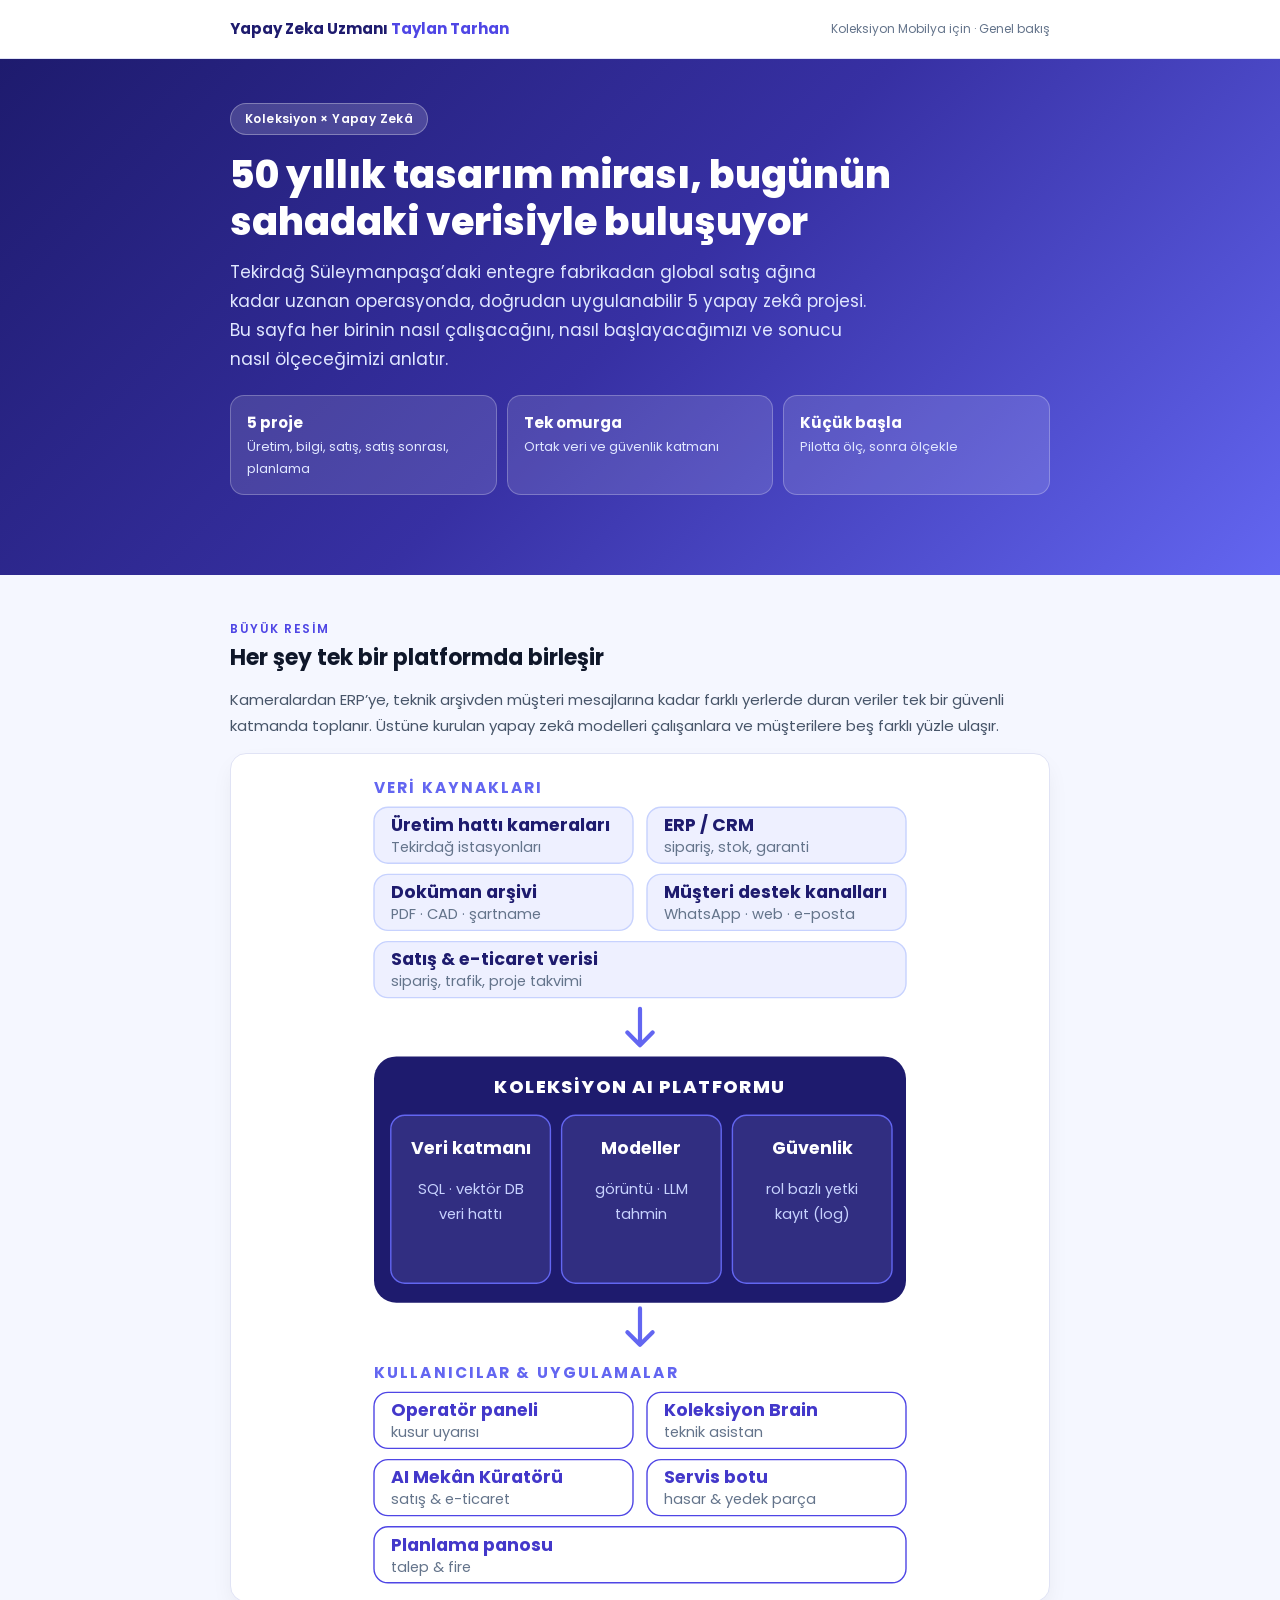
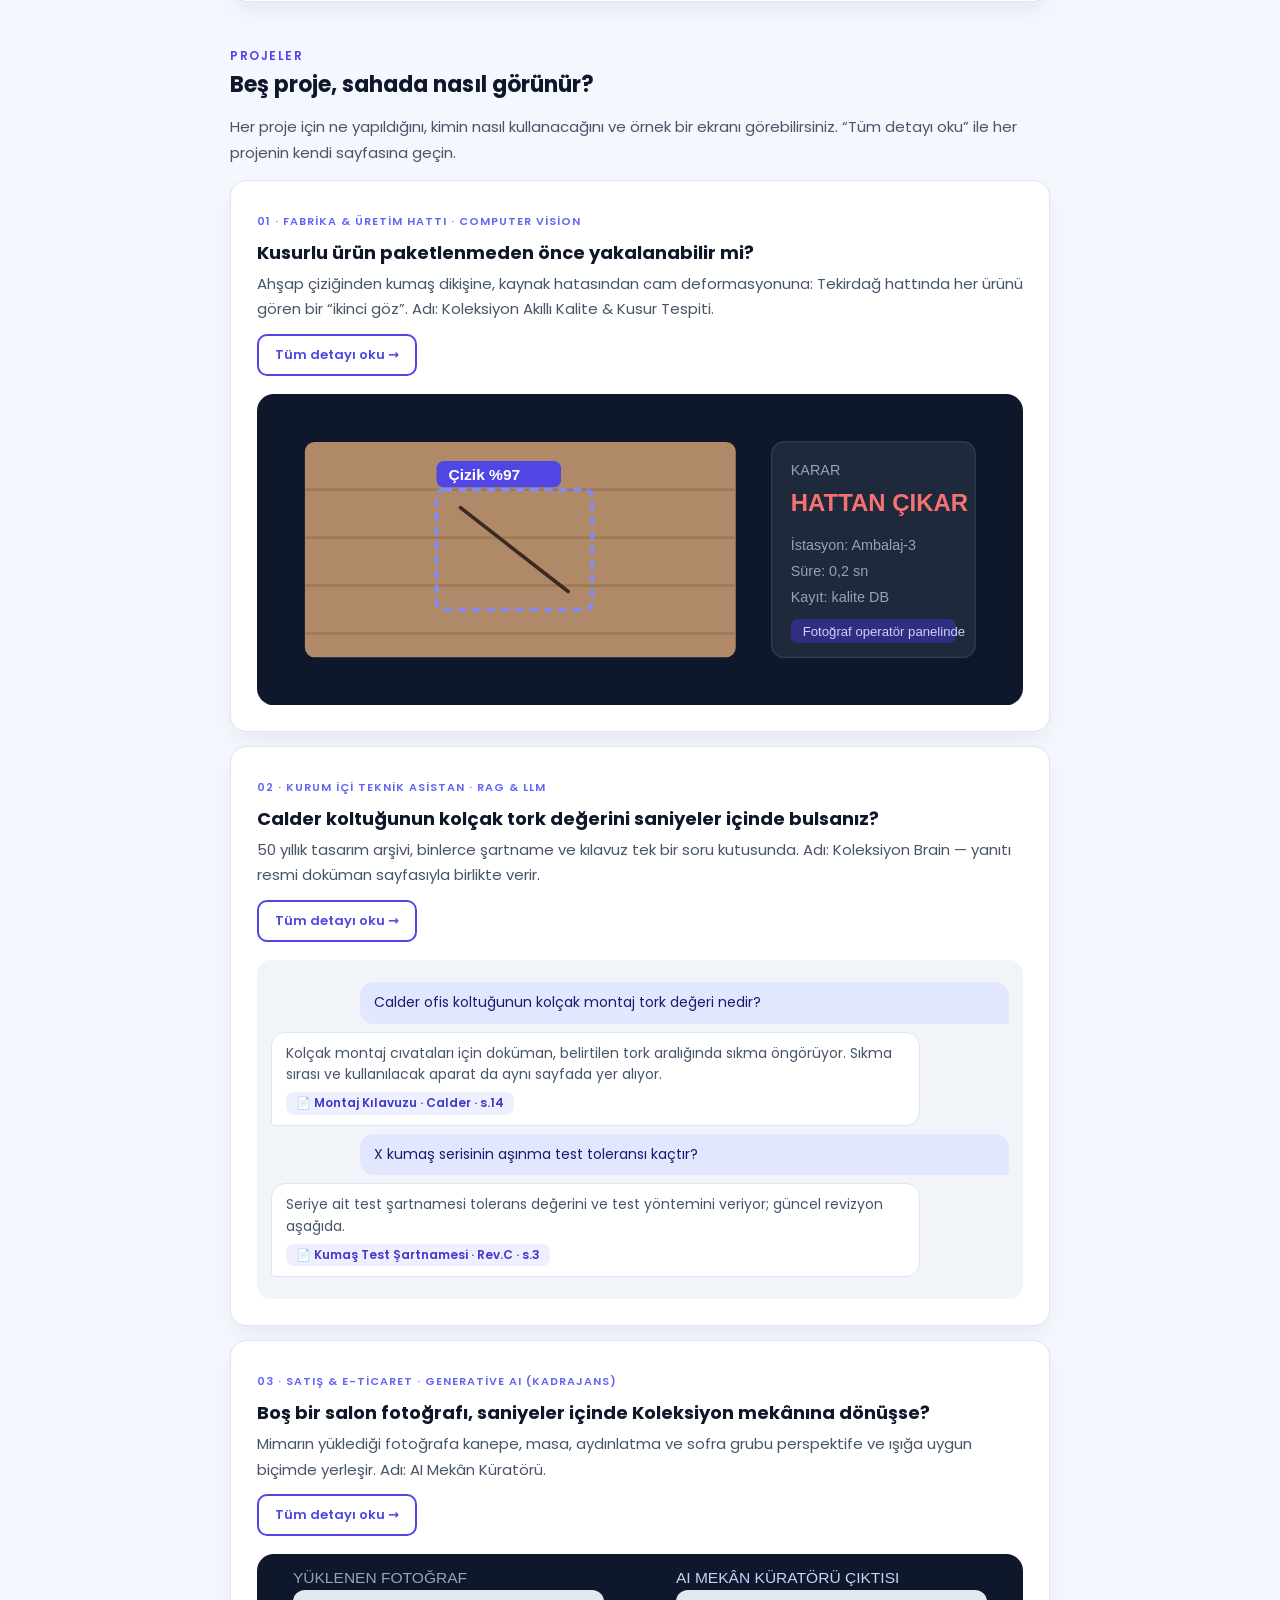
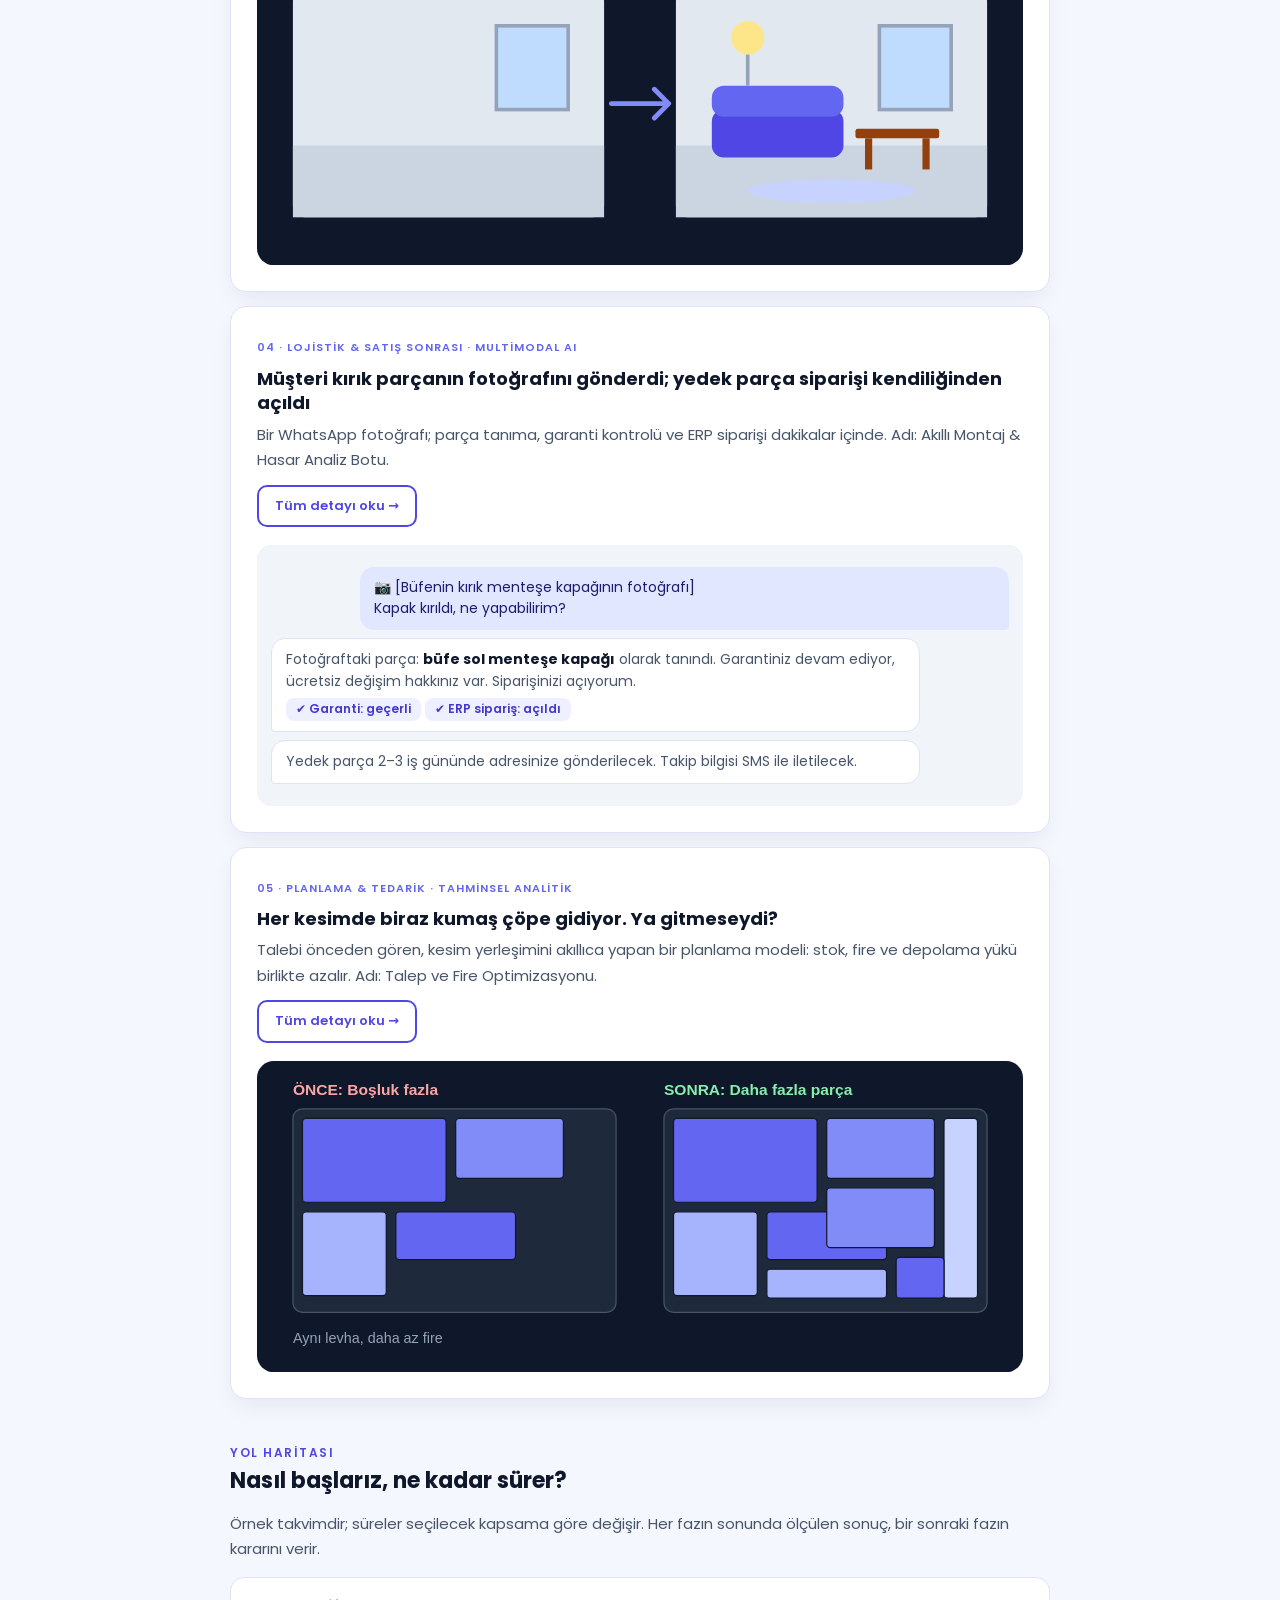
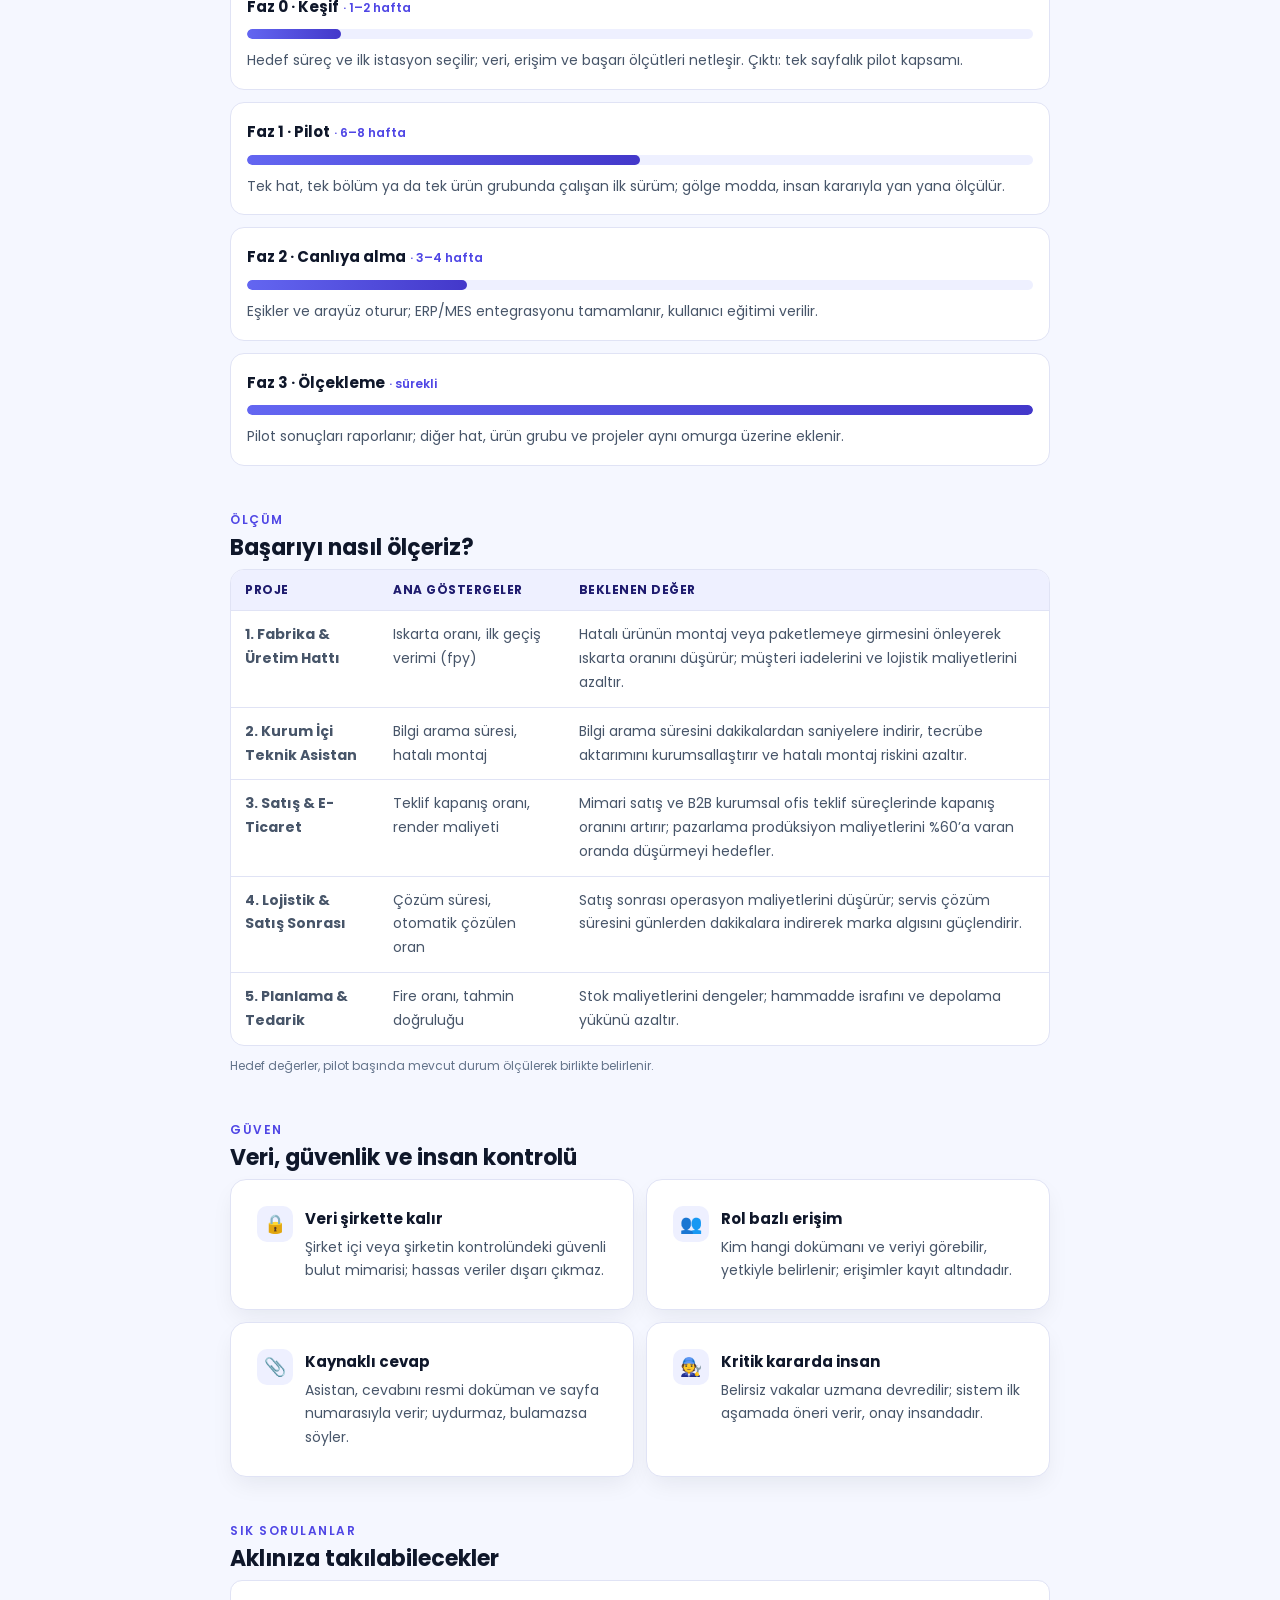
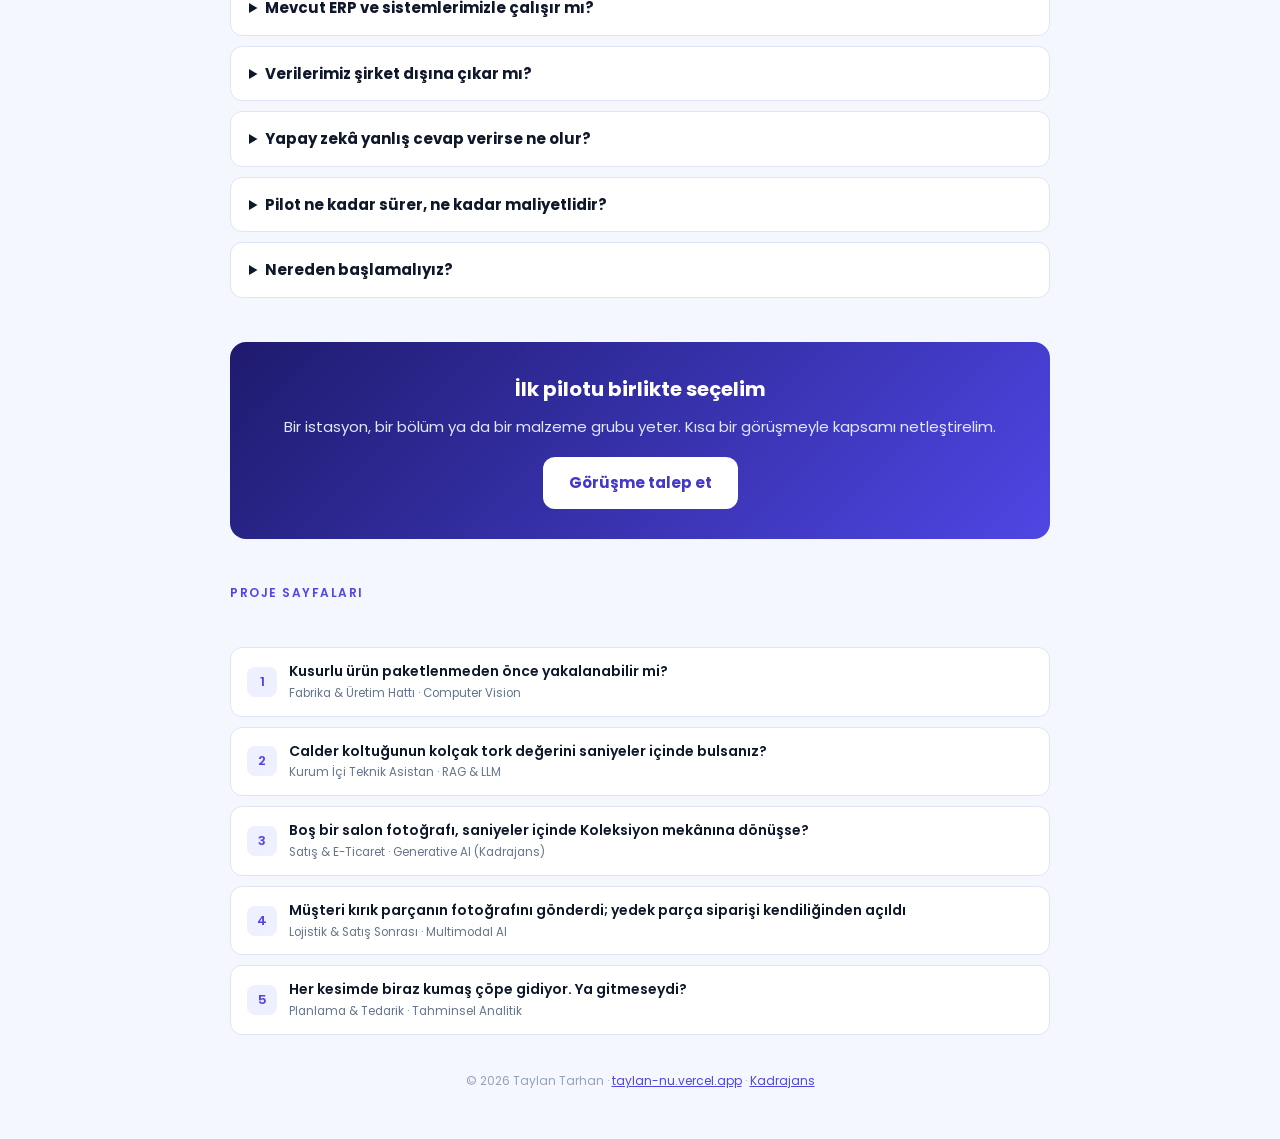
==== koleksiyon/index.html @ e2997f62 "Koleksiyon için yapay zekâ genel bakış ve 5 proje sayfasını ekle (/koleksiyon) Co-Authored-By: Claud" ====
<!DOCTYPE html>
<html lang="tr"><head><meta charset="utf-8"><meta name="viewport" content="width=device-width,initial-scale=1">
<title>Koleksiyon için Yapay Zekâ: Nasıl Çalışır? — Taylan Tarhan</title>
<meta name="description" content="Koleksiyon Mobilya’nın Tekirdağ fabrikası ve satış ağı için 5 somut yapay zekâ projesi: mimari, yol haritası, güvenlik ve ölçüm.">
<link href="https://fonts.googleapis.com/css2?family=Poppins:wght@400;500;600;700;800&display=swap" rel="stylesheet">
<style>
:root{--ink:#0f172a;--body:#475569;--brand:#4f46e5;--brand2:#4338ca;--navy:#1e1b6e;--soft:#eef0ff;--bg:#f5f7ff;--line:#e0e3f5}
*{box-sizing:border-box}html{-webkit-text-size-adjust:100%}
body{margin:0;background:var(--bg);color:var(--body);font-family:'Poppins',system-ui,-apple-system,'Segoe UI',Arial,sans-serif;font-size:15px;line-height:1.7}
a{color:var(--brand)}
.wrap{max-width:860px;margin:0 auto;padding:0 20px}
.top{background:#fff;border-bottom:1px solid var(--line)}
.top .wrap{display:flex;justify-content:space-between;align-items:center;padding:16px 20px;gap:12px;flex-wrap:wrap}
.brand{font-weight:700;color:var(--navy);font-size:15px}.brand span{color:var(--brand)}
.crumb{font-size:12px;color:#64748b}
.hero{background:linear-gradient(135deg,#1e1b6e 0%,#3730a3 50%,#6366f1 100%);color:#fff;padding:44px 0 80px}
.badge{display:inline-block;background:rgba(255,255,255,.16);border:1px solid rgba(255,255,255,.3);border-radius:999px;padding:5px 14px;font-size:12px;font-weight:600;letter-spacing:.4px}
.hero h1{margin:16px 0 12px;font-size:clamp(24px,5vw,38px);line-height:1.25;font-weight:800}
.hero p.lead{margin:0;font-size:clamp(15px,2.4vw,17px);color:#e0e7ff;max-width:640px}
.card{background:#fff;border:1px solid var(--line);border-radius:16px;box-shadow:0 10px 25px -5px rgba(15,23,42,.08);padding:26px}
.pull{margin-top:-52px}
h2{margin:44px 0 6px;font-size:22px;line-height:1.3;color:var(--ink)}
.eyebrow{font-size:12px;font-weight:600;letter-spacing:1.5px;color:var(--brand);text-transform:uppercase;margin:44px 0 0}
.eyebrow+h2{margin-top:4px}
.grid{display:grid;gap:14px}.g2{grid-template-columns:repeat(2,1fr)}.g3{grid-template-columns:repeat(3,1fr)}
@media(max-width:700px){.g2,.g3{grid-template-columns:1fr}.card{padding:20px}}
.step{display:flex;gap:14px;align-items:flex-start}
.num{flex:none;width:34px;height:34px;border-radius:10px;background:var(--brand);color:#fff;font-weight:700;display:flex;align-items:center;justify-content:center;font-size:14px}
.step b,.card b{color:var(--ink)}
.step p{margin:2px 0 0;font-size:14px}
.now{border-left:4px solid #94a3b8}.sol{border-left:4px solid var(--brand)}
.kpi{background:var(--soft);border-radius:14px;padding:16px}.kpi b{display:block;color:var(--brand2);font-size:15px}.kpi span{font-size:13px}
.chips{display:flex;flex-wrap:wrap;gap:8px}.chip{background:#fff;border:1px solid var(--line);border-radius:999px;padding:6px 14px;font-size:13px;font-weight:600;color:var(--brand2)}
.phase{position:relative;padding-left:20px;border-left:3px solid var(--line)}.phase+.phase{margin-top:18px}
.phase:before{content:"";position:absolute;left:-9px;top:4px;width:15px;height:15px;border-radius:50%;background:var(--brand);border:3px solid var(--bg)}
.phase b{display:block;color:var(--ink)}
.mock{background:#0f172a;color:#e2e8f0;border-radius:14px;padding:18px;font-size:13px}
.note{font-size:12px;color:#94a3b8;margin-top:10px}
.bub{border-radius:14px;padding:10px 14px;max-width:88%;font-size:14px;line-height:1.55;margin:8px 0}
.bu{background:#e0e7ff;color:#1e1b6e;margin-left:auto;border-bottom-right-radius:4px}
.bb{background:#fff;border:1px solid var(--line);color:var(--body);border-bottom-left-radius:4px}
.src{display:inline-block;margin-top:6px;background:var(--soft);color:var(--brand2);border-radius:8px;padding:2px 10px;font-size:12px;font-weight:600}
.chat{background:#f1f5f9;border-radius:14px;padding:14px}
.cta{background:linear-gradient(135deg,#1e1b6e,#4f46e5);color:#fff;border-radius:16px;padding:30px;text-align:center;margin-top:44px}
.cta h3{margin:0 0 8px;font-size:20px}.cta p{margin:0 0 18px;color:#e0e7ff}
.btn{display:inline-block;background:#fff;color:var(--brand2);font-weight:700;border-radius:12px;padding:13px 26px;text-decoration:none}
.nav{margin:44px 0 0;display:grid;gap:10px}
.nav a{display:flex;gap:12px;align-items:center;background:#fff;border:1px solid var(--line);border-radius:12px;padding:12px 16px;text-decoration:none;color:var(--ink);font-weight:600;font-size:14px}
.nav a small{display:block;font-weight:400;color:#64748b}
.nav .n{flex:none;width:30px;height:30px;border-radius:8px;background:var(--soft);color:var(--brand);display:flex;align-items:center;justify-content:center;font-size:13px}
footer{padding:36px 0 48px;font-size:12px;color:#94a3b8;text-align:center}
svg{max-width:100%;height:auto;display:block}

.arch{background:#fff;border:1px solid var(--line);border-radius:16px;padding:14px;box-shadow:0 10px 25px -5px rgba(15,23,42,.08)}
.arch svg{margin:0 auto;max-width:560px}
.pj{display:grid;gap:18px;grid-template-columns:1fr}
.pj .card{padding:20px}.pj h3{margin:8px 0 6px;font-size:18px;line-height:1.35;color:var(--ink)}
.pj .tg{font-size:11px;font-weight:600;letter-spacing:1px;color:#6366f1;text-transform:uppercase}
.more{display:inline-block;margin-top:12px;border:2px solid var(--brand);border-radius:10px;padding:8px 16px;font-weight:600;font-size:13px;text-decoration:none}
.tl{display:grid;gap:12px}
.tl .row{background:#fff;border:1px solid var(--line);border-radius:14px;padding:16px}
.tl .bar{height:10px;border-radius:99px;background:var(--soft);margin:10px 0 8px;overflow:hidden}.tl .bar i{display:block;height:100%;background:linear-gradient(90deg,#6366f1,#4338ca);border-radius:99px}
.tl .wk{font-size:12px;font-weight:600;color:var(--brand)}
table.m{width:100%;border-collapse:separate;border-spacing:0;background:#fff;border:1px solid var(--line);border-radius:14px;overflow:hidden;font-size:14px}
table.m th{background:var(--soft);color:var(--navy);text-align:left;padding:10px 14px;font-size:12px;letter-spacing:.5px;text-transform:uppercase}
table.m td{padding:12px 14px;border-top:1px solid var(--line);vertical-align:top}
@media(max-width:700px){table.m,table.m tbody,table.m tr,table.m td{display:block;width:100%}table.m thead{display:none}table.m tr{border-top:1px solid var(--line);padding:6px 0}table.m tr:first-child{border-top:0}table.m td{border-top:0;padding:4px 14px}}
details{background:#fff;border:1px solid var(--line);border-radius:12px;padding:14px 18px;margin-bottom:10px}
summary{cursor:pointer;font-weight:700;color:var(--ink)}details p{margin:10px 0 0}
.sec{display:grid;gap:12px;grid-template-columns:repeat(2,1fr)}@media(max-width:700px){.sec{grid-template-columns:1fr}}
.pr{display:flex;gap:12px;align-items:flex-start}.pr .ic{flex:none;width:36px;height:36px;border-radius:10px;background:var(--soft);display:flex;align-items:center;justify-content:center;font-size:18px}
.stat{display:grid;gap:10px;grid-template-columns:repeat(3,1fr);margin-top:22px}@media(max-width:700px){.stat{grid-template-columns:1fr}}
.stat div{background:rgba(255,255,255,.12);border:1px solid rgba(255,255,255,.25);border-radius:14px;padding:14px 16px;font-size:13px;color:#e0e7ff}.stat b{display:block;color:#fff;font-size:15px}
</style></head><body>
<div class="top"><div class="wrap"><div class="brand">Yapay Zeka Uzmanı <span>Taylan Tarhan</span></div><div class="crumb">Koleksiyon Mobilya için · Genel bakış</div></div></div>
<div class="hero"><div class="wrap"><span class="badge">Koleksiyon × Yapay Zekâ</span><h1>50 yıllık tasarım mirası, bugünün sahadaki verisiyle buluşuyor</h1><p class="lead">Tekirdağ Süleymanpaşa’daki entegre fabrikadan global satış ağına kadar uzanan operasyonda, doğrudan uygulanabilir 5 yapay zekâ projesi. Bu sayfa her birinin nasıl çalışacağını, nasıl başlayacağımızı ve sonucu nasıl ölçeceğimizi anlatır.</p>
<div class="stat"><div><b>5 proje</b>Üretim, bilgi, satış, satış sonrası, planlama</div><div><b>Tek omurga</b>Ortak veri ve güvenlik katmanı</div><div><b>Küçük başla</b>Pilotta ölç, sonra ölçekle</div></div></div></div>
<div class="wrap">
<div class="eyebrow">Büyük resim</div><h2>Her şey tek bir platformda birleşir</h2>
<p>Kameralardan ERP’ye, teknik arşivden müşteri mesajlarına kadar farklı yerlerde duran veriler tek bir güvenli katmanda toplanır. Üstüne kurulan yapay zekâ modelleri çalışanlara ve müşterilere beş farklı yüzle ulaşır.</p>
<div class="arch"><svg viewBox="0 0 400 585" role="img" aria-label="Koleksiyon yapay zekâ platformu mimarisi"><text x="10" y="18" font-size="11" font-weight="700" fill="#6366f1" letter-spacing="1.5" font-family="Poppins,Arial">VERİ KAYNAKLARI</text><rect x="10" y="28" width="185" height="40" rx="10" fill="#eef0ff" stroke="#c7d2fe"/><text x="22" y="45" font-size="12.5" font-weight="700" fill="#1e1b6e" font-family="Poppins,Arial">Üretim hattı kameraları</text><text x="22" y="60" font-size="10.5" fill="#64748b" font-family="Poppins,Arial">Tekirdağ istasyonları</text><rect x="205" y="28" width="185" height="40" rx="10" fill="#eef0ff" stroke="#c7d2fe"/><text x="217" y="45" font-size="12.5" font-weight="700" fill="#1e1b6e" font-family="Poppins,Arial">ERP / CRM</text><text x="217" y="60" font-size="10.5" fill="#64748b" font-family="Poppins,Arial">sipariş, stok, garanti</text><rect x="10" y="76" width="185" height="40" rx="10" fill="#eef0ff" stroke="#c7d2fe"/><text x="22" y="93" font-size="12.5" font-weight="700" fill="#1e1b6e" font-family="Poppins,Arial">Doküman arşivi</text><text x="22" y="108" font-size="10.5" fill="#64748b" font-family="Poppins,Arial">PDF · CAD · şartname</text><rect x="205" y="76" width="185" height="40" rx="10" fill="#eef0ff" stroke="#c7d2fe"/><text x="217" y="93" font-size="12.5" font-weight="700" fill="#1e1b6e" font-family="Poppins,Arial">Müşteri destek kanalları</text><text x="217" y="108" font-size="10.5" fill="#64748b" font-family="Poppins,Arial">WhatsApp · web · e-posta</text><rect x="10" y="124" width="380" height="40" rx="10" fill="#eef0ff" stroke="#c7d2fe"/><text x="22" y="141" font-size="12.5" font-weight="700" fill="#1e1b6e" font-family="Poppins,Arial">Satış & e-ticaret verisi</text><text x="22" y="156" font-size="10.5" fill="#64748b" font-family="Poppins,Arial">sipariş, trafik, proje takvimi</text><path d="M200 172v26m-9-9l9 9 9-9" stroke="#6366f1" stroke-width="3" fill="none" stroke-linecap="round" stroke-linejoin="round"/><rect x="10" y="206" width="380" height="176" rx="16" fill="#1e1b6e"/><text x="200" y="232" text-anchor="middle" font-size="13" font-weight="800" fill="#fff" letter-spacing="1" font-family="Poppins,Arial">KOLEKSİYON AI PLATFORMU</text><rect x="22" y="248" width="114" height="120" rx="10" fill="#312e81" stroke="#6366f1"/><text x="79" y="276" text-anchor="middle" font-size="12.5" font-weight="700" fill="#fff" font-family="Poppins,Arial">Veri katmanı</text><text x="79" y="304" text-anchor="middle" font-size="10.5" fill="#c7d2fe" font-family="Poppins,Arial">SQL · vektör DB</text><text x="79" y="322" text-anchor="middle" font-size="10.5" fill="#c7d2fe" font-family="Poppins,Arial">veri hattı</text><rect x="144" y="248" width="114" height="120" rx="10" fill="#312e81" stroke="#6366f1"/><text x="201" y="276" text-anchor="middle" font-size="12.5" font-weight="700" fill="#fff" font-family="Poppins,Arial">Modeller</text><text x="201" y="304" text-anchor="middle" font-size="10.5" fill="#c7d2fe" font-family="Poppins,Arial">görüntü · LLM</text><text x="201" y="322" text-anchor="middle" font-size="10.5" fill="#c7d2fe" font-family="Poppins,Arial">tahmin</text><rect x="266" y="248" width="114" height="120" rx="10" fill="#312e81" stroke="#6366f1"/><text x="323" y="276" text-anchor="middle" font-size="12.5" font-weight="700" fill="#fff" font-family="Poppins,Arial">Güvenlik</text><text x="323" y="304" text-anchor="middle" font-size="10.5" fill="#c7d2fe" font-family="Poppins,Arial">rol bazlı yetki</text><text x="323" y="322" text-anchor="middle" font-size="10.5" fill="#c7d2fe" font-family="Poppins,Arial">kayıt (log)</text><path d="M200 386v26m-9-9l9 9 9-9" stroke="#6366f1" stroke-width="3" fill="none" stroke-linecap="round" stroke-linejoin="round"/><text x="10" y="436" font-size="11" font-weight="700" fill="#6366f1" letter-spacing="1.5" font-family="Poppins,Arial">KULLANICILAR &amp; UYGULAMALAR</text><rect x="10" y="446" width="185" height="40" rx="10" fill="#ffffff" stroke="#4f46e5"/><text x="22" y="463" font-size="12.5" font-weight="700" fill="#4338ca" font-family="Poppins,Arial">Operatör paneli</text><text x="22" y="478" font-size="10.5" fill="#64748b" font-family="Poppins,Arial">kusur uyarısı</text><rect x="205" y="446" width="185" height="40" rx="10" fill="#ffffff" stroke="#4f46e5"/><text x="217" y="463" font-size="12.5" font-weight="700" fill="#4338ca" font-family="Poppins,Arial">Koleksiyon Brain</text><text x="217" y="478" font-size="10.5" fill="#64748b" font-family="Poppins,Arial">teknik asistan</text><rect x="10" y="494" width="185" height="40" rx="10" fill="#ffffff" stroke="#4f46e5"/><text x="22" y="511" font-size="12.5" font-weight="700" fill="#4338ca" font-family="Poppins,Arial">AI Mekân Küratörü</text><text x="22" y="526" font-size="10.5" fill="#64748b" font-family="Poppins,Arial">satış & e-ticaret</text><rect x="205" y="494" width="185" height="40" rx="10" fill="#ffffff" stroke="#4f46e5"/><text x="217" y="511" font-size="12.5" font-weight="700" fill="#4338ca" font-family="Poppins,Arial">Servis botu</text><text x="217" y="526" font-size="10.5" fill="#64748b" font-family="Poppins,Arial">hasar & yedek parça</text><rect x="10" y="542" width="380" height="40" rx="10" fill="#ffffff" stroke="#4f46e5"/><text x="22" y="559" font-size="12.5" font-weight="700" fill="#4338ca" font-family="Poppins,Arial">Planlama panosu</text><text x="22" y="574" font-size="10.5" fill="#64748b" font-family="Poppins,Arial">talep & fire</text></svg></div>
<div class="eyebrow">Projeler</div><h2>Beş proje, sahada nasıl görünür?</h2>
<p>Her proje için ne yapıldığını, kimin nasıl kullanacağını ve örnek bir ekranı görebilirsiniz. “Tüm detayı oku” ile her projenin kendi sayfasına geçin.</p>
<div class="grid" style="margin-top:14px"><div class="card pjc"><div class="pj"><div><span class="tg">01 · Fabrika &amp; Üretim Hattı · Computer Vision</span><h3>Kusurlu ürün paketlenmeden önce yakalanabilir mi?</h3><p style="margin:0">Ahşap çiziğinden kumaş dikişine, kaynak hatasından cam deformasyonuna: Tekirdağ hattında her ürünü gören bir “ikinci göz”. Adı: Koleksiyon Akıllı Kalite &amp; Kusur Tespiti.</p><a class="more" href="kalite-kusur-tespiti.html">Tüm detayı oku →</a></div><div><svg viewBox="0 0 640 260" role="img" aria-label="Ahşap panelde kusur tespiti şeması"><rect width="640" height="260" rx="14" fill="#0f172a"/>
<rect x="40" y="40" width="360" height="180" rx="8" fill="#b08968"/><g stroke="#946c4e" stroke-width="2" opacity=".6"><path d="M40 80h360M40 120h360M40 160h360M40 200h360"/></g>
<path d="M170 95l90 70" stroke="#3b2a1d" stroke-width="3" stroke-linecap="round"/><rect x="150" y="80" width="130" height="100" rx="6" fill="none" stroke="#818cf8" stroke-width="3" stroke-dasharray="7 5"/>
<rect x="150" y="56" width="104" height="22" rx="6" fill="#4f46e5"/><text x="160" y="72" fill="#fff" font-size="13" font-family="Arial" font-weight="700">Çizik %97</text>
<rect x="430" y="40" width="170" height="180" rx="10" fill="#1e293b" stroke="#334155"/>
<text x="446" y="68" fill="#94a3b8" font-size="12" font-family="Arial">KARAR</text><text x="446" y="98" fill="#f87171" font-size="20" font-family="Arial" font-weight="700">HATTAN ÇIKAR</text>
<text x="446" y="130" fill="#94a3b8" font-size="12" font-family="Arial">İstasyon: Ambalaj-3</text><text x="446" y="152" fill="#94a3b8" font-size="12" font-family="Arial">Süre: 0,2 sn</text><text x="446" y="174" fill="#94a3b8" font-size="12" font-family="Arial">Kayıt: kalite DB</text>
<rect x="446" y="188" width="138" height="20" rx="6" fill="#312e81"/><text x="456" y="202" fill="#c7d2fe" font-size="11" font-family="Arial">Fotoğraf operatör panelinde</text></svg></div></div></div><div class="card pjc"><div class="pj"><div><span class="tg">02 · Kurum İçi Teknik Asistan · RAG &amp; LLM</span><h3>Calder koltuğunun kolçak tork değerini saniyeler içinde bulsanız?</h3><p style="margin:0">50 yıllık tasarım arşivi, binlerce şartname ve kılavuz tek bir soru kutusunda. Adı: Koleksiyon Brain — yanıtı resmi doküman sayfasıyla birlikte verir.</p><a class="more" href="koleksiyon-brain.html">Tüm detayı oku →</a></div><div><div class="chat"><div class="bub bu">Calder ofis koltuğunun kolçak montaj tork değeri nedir?</div>
<div class="bub bb">Kolçak montaj cıvataları için doküman, belirtilen tork aralığında sıkma öngörüyor. Sıkma sırası ve kullanılacak aparat da aynı sayfada yer alıyor.<br><span class="src">📄 Montaj Kılavuzu · Calder · s.14</span></div>
<div class="bub bu">X kumaş serisinin aşınma test toleransı kaçtır?</div>
<div class="bub bb">Seriye ait test şartnamesi tolerans değerini ve test yöntemini veriyor; güncel revizyon aşağıda.<br><span class="src">📄 Kumaş Test Şartnamesi · Rev.C · s.3</span></div></div></div></div></div><div class="card pjc"><div class="pj"><div><span class="tg">03 · Satış &amp; E-Ticaret · Generative AI (Kadrajans)</span><h3>Boş bir salon fotoğrafı, saniyeler içinde Koleksiyon mekânına dönüşse?</h3><p style="margin:0">Mimarın yüklediği fotoğrafa kanepe, masa, aydınlatma ve sofra grubu perspektife ve ışığa uygun biçimde yerleşir. Adı: AI Mekân Küratörü.</p><a class="more" href="ai-mekan-kuratoru.html">Tüm detayı oku →</a></div><div><svg viewBox="0 0 640 260" role="img" aria-label="Boş oda ve mobilyalı oda şeması"><rect width="640" height="260" rx="14" fill="#0f172a"/><g transform="translate(30,30)"><rect width="260" height="190" rx="10" fill="#e2e8f0"/><rect y="130" width="260" height="60" rx="0" fill="#cbd5e1"/><rect x="170" y="30" width="60" height="70" fill="#bfdbfe" stroke="#94a3b8" stroke-width="3"/></g><g transform="translate(350,30)"><rect width="260" height="190" rx="10" fill="#e2e8f0"/><rect y="130" width="260" height="60" rx="0" fill="#cbd5e1"/><rect x="170" y="30" width="60" height="70" fill="#bfdbfe" stroke="#94a3b8" stroke-width="3"/><rect x="30" y="100" width="110" height="40" rx="10" fill="#4f46e5"/><rect x="30" y="80" width="110" height="26" rx="10" fill="#6366f1"/><rect x="150" y="116" width="70" height="8" rx="2" fill="#92400e"/><rect x="158" y="124" width="6" height="26" fill="#92400e"/><rect x="206" y="124" width="6" height="26" fill="#92400e"/><circle cx="60" cy="40" r="14" fill="#fde68a"/><path d="M60 54v26" stroke="#94a3b8" stroke-width="3"/><ellipse cx="130" cy="168" rx="70" ry="10" fill="#c7d2fe"/></g><text x="30" y="24" fill="#94a3b8" font-size="13" font-family="Arial">YÜKLENEN FOTOĞRAF</text><text x="350" y="24" fill="#c7d2fe" font-size="13" font-family="Arial">AI MEKÂN KÜRATÖRÜ ÇIKTISI</text><path d="M296 125h48m-12-12l12 12-12 12" stroke="#818cf8" stroke-width="4" fill="none" stroke-linecap="round" stroke-linejoin="round"/></svg></div></div></div><div class="card pjc"><div class="pj"><div><span class="tg">04 · Lojistik &amp; Satış Sonrası · Multimodal AI</span><h3>Müşteri kırık parçanın fotoğrafını gönderdi; yedek parça siparişi kendiliğinden açıldı</h3><p style="margin:0">Bir WhatsApp fotoğrafı; parça tanıma, garanti kontrolü ve ERP siparişi dakikalar içinde. Adı: Akıllı Montaj &amp; Hasar Analiz Botu.</p><a class="more" href="montaj-hasar-botu.html">Tüm detayı oku →</a></div><div><div class="chat"><div class="bub bu">📷 [Büfenin kırık menteşe kapağının fotoğrafı]<br>Kapak kırıldı, ne yapabilirim?</div>
<div class="bub bb">Fotoğraftaki parça: <b>büfe sol menteşe kapağı</b> olarak tanındı. Garantiniz devam ediyor, ücretsiz değişim hakkınız var. Siparişinizi açıyorum.<br><span class="src">✔ Garanti: geçerli</span> <span class="src">✔ ERP sipariş: açıldı</span></div>
<div class="bub bb">Yedek parça 2–3 iş gününde adresinize gönderilecek. Takip bilgisi SMS ile iletilecek.</div></div></div></div></div><div class="card pjc"><div class="pj"><div><span class="tg">05 · Planlama &amp; Tedarik · Tahminsel Analitik</span><h3>Her kesimde biraz kumaş çöpe gidiyor. Ya gitmeseydi?</h3><p style="margin:0">Talebi önceden gören, kesim yerleşimini akıllıca yapan bir planlama modeli: stok, fire ve depolama yükü birlikte azalır. Adı: Talep ve Fire Optimizasyonu.</p><a class="more" href="talep-fire-optimizasyonu.html">Tüm detayı oku →</a></div><div><svg viewBox="0 0 640 260" role="img" aria-label="Kesim yerleşimi öncesi ve sonrası"><rect width="640" height="260" rx="14" fill="#0f172a"/><g transform="translate(30,40)"><rect width="270" height="170" rx="8" fill="#1e293b" stroke="#475569"/><rect x="8" y="8" width="120" height="70" rx="3" fill="#6366f1" stroke="#0f172a"/><rect x="136" y="8" width="90" height="50" rx="3" fill="#818cf8" stroke="#0f172a"/><rect x="8" y="86" width="70" height="70" rx="3" fill="#a5b4fc" stroke="#0f172a"/><rect x="86" y="86" width="100" height="40" rx="3" fill="#6366f1" stroke="#0f172a"/></g><text x="30" y="28" fill="#fca5a5" font-size="13" font-family="Arial" font-weight="700">ÖNCE: Boşluk fazla</text><g transform="translate(340,40)"><rect width="270" height="170" rx="8" fill="#1e293b" stroke="#475569"/><rect x="8" y="8" width="120" height="70" rx="3" fill="#6366f1" stroke="#0f172a"/><rect x="136" y="8" width="90" height="50" rx="3" fill="#818cf8" stroke="#0f172a"/><rect x="8" y="86" width="70" height="70" rx="3" fill="#a5b4fc" stroke="#0f172a"/><rect x="86" y="86" width="100" height="40" rx="3" fill="#6366f1" stroke="#0f172a"/><rect x="234" y="8" width="28" height="150" rx="3" fill="#c7d2fe" stroke="#0f172a"/><rect x="136" y="66" width="90" height="50" rx="3" fill="#818cf8" stroke="#0f172a"/><rect x="86" y="134" width="100" height="24" rx="3" fill="#a5b4fc" stroke="#0f172a"/><rect x="194" y="124" width="40" height="34" rx="3" fill="#6366f1" stroke="#0f172a"/></g><text x="340" y="28" fill="#86efac" font-size="13" font-family="Arial" font-weight="700">SONRA: Daha fazla parça</text><text x="30" y="236" fill="#94a3b8" font-size="12" font-family="Arial">Aynı levha, daha az fire</text></svg></div></div></div></div>
<div class="eyebrow">Yol haritası</div><h2>Nasıl başlarız, ne kadar sürer?</h2>
<p>Örnek takvimdir; süreler seçilecek kapsama göre değişir. Her fazın sonunda ölçülen sonuç, bir sonraki fazın kararını verir.</p>
<div class="tl" style="margin-top:14px"><div class="row"><b style="color:var(--ink)">Faz 0 · Keşif</b> <span class="wk">· 1–2 hafta</span><div class="bar"><i style="width:12%"></i></div><span style="font-size:14px">Hedef süreç ve ilk istasyon seçilir; veri, erişim ve başarı ölçütleri netleşir. Çıktı: tek sayfalık pilot kapsamı.</span></div><div class="row"><b style="color:var(--ink)">Faz 1 · Pilot</b> <span class="wk">· 6–8 hafta</span><div class="bar"><i style="width:50%"></i></div><span style="font-size:14px">Tek hat, tek bölüm ya da tek ürün grubunda çalışan ilk sürüm; gölge modda, insan kararıyla yan yana ölçülür.</span></div><div class="row"><b style="color:var(--ink)">Faz 2 · Canlıya alma</b> <span class="wk">· 3–4 hafta</span><div class="bar"><i style="width:28%"></i></div><span style="font-size:14px">Eşikler ve arayüz oturur; ERP/MES entegrasyonu tamamlanır, kullanıcı eğitimi verilir.</span></div><div class="row"><b style="color:var(--ink)">Faz 3 · Ölçekleme</b> <span class="wk">· sürekli</span><div class="bar"><i style="width:100%"></i></div><span style="font-size:14px">Pilot sonuçları raporlanır; diğer hat, ürün grubu ve projeler aynı omurga üzerine eklenir.</span></div></div>
<div class="eyebrow">Ölçüm</div><h2>Başarıyı nasıl ölçeriz?</h2>
<table class="m"><thead><tr><th>Proje</th><th>Ana göstergeler</th><th>Beklenen değer</th></tr></thead><tbody><tr><td><b>1. Fabrika &amp; Üretim Hattı</b></td><td>Iskarta oranı, i̇lk geçiş verimi (fpy)</td><td>Hatalı ürünün montaj veya paketlemeye girmesini önleyerek ıskarta oranını düşürür; müşteri iadelerini ve lojistik maliyetlerini azaltır.</td></tr><tr><td><b>2. Kurum İçi Teknik Asistan</b></td><td>Bilgi arama süresi, hatalı montaj</td><td>Bilgi arama süresini dakikalardan saniyelere indirir, tecrübe aktarımını kurumsallaştırır ve hatalı montaj riskini azaltır.</td></tr><tr><td><b>3. Satış &amp; E-Ticaret</b></td><td>Teklif kapanış oranı, render maliyeti</td><td>Mimari satış ve B2B kurumsal ofis teklif süreçlerinde kapanış oranını artırır; pazarlama prodüksiyon maliyetlerini %60’a varan oranda düşürmeyi hedefler.</td></tr><tr><td><b>4. Lojistik &amp; Satış Sonrası</b></td><td>Çözüm süresi, otomatik çözülen oran</td><td>Satış sonrası operasyon maliyetlerini düşürür; servis çözüm süresini günlerden dakikalara indirerek marka algısını güçlendirir.</td></tr><tr><td><b>5. Planlama &amp; Tedarik</b></td><td>Fire oranı, tahmin doğruluğu</td><td>Stok maliyetlerini dengeler; hammadde israfını ve depolama yükünü azaltır.</td></tr></tbody></table>
<p class="note" style="color:#64748b">Hedef değerler, pilot başında mevcut durum ölçülerek birlikte belirlenir.</p>
<div class="eyebrow">Güven</div><h2>Veri, güvenlik ve insan kontrolü</h2>
<div class="sec">
<div class="card pr"><div class="ic">🔒</div><div><b>Veri şirkette kalır</b><p style="margin:4px 0 0;font-size:14px">Şirket içi veya şirketin kontrolündeki güvenli bulut mimarisi; hassas veriler dışarı çıkmaz.</p></div></div>
<div class="card pr"><div class="ic">👥</div><div><b>Rol bazlı erişim</b><p style="margin:4px 0 0;font-size:14px">Kim hangi dokümanı ve veriyi görebilir, yetkiyle belirlenir; erişimler kayıt altındadır.</p></div></div>
<div class="card pr"><div class="ic">📎</div><div><b>Kaynaklı cevap</b><p style="margin:4px 0 0;font-size:14px">Asistan, cevabını resmi doküman ve sayfa numarasıyla verir; uydurmaz, bulamazsa söyler.</p></div></div>
<div class="card pr"><div class="ic">🧑‍🔧</div><div><b>Kritik kararda insan</b><p style="margin:4px 0 0;font-size:14px">Belirsiz vakalar uzmana devredilir; sistem ilk aşamada öneri verir, onay insandadır.</p></div></div>
</div>
<div class="eyebrow">Sık sorulanlar</div><h2>Aklınıza takılabilecekler</h2><details><summary>Mevcut ERP ve sistemlerimizle çalışır mı?</summary><p>Evet; çözümler mevcut ERP/CRM’in yerine geçmez, API ve SQL bağlantılarıyla onların üzerine oturur. Önce hangi sistemden hangi verinin alınacağı keşif fazında netleşir.</p></details><details><summary>Verilerimiz şirket dışına çıkar mı?</summary><p>Mimari, şirket içi (on-prem) veya şirketin kontrolündeki güvenli bulutta çalışacak şekilde tasarlanır. Hassas doküman ve görüntüler rol bazlı yetkilerle korunur; kullanıcı erişimleri kayıt altına alınır.</p></details><details><summary>Yapay zekâ yanlış cevap verirse ne olur?</summary><p>Asistan yalnızca şirketin kendi dokümanlarına dayanarak cevap verir ve her cevabın yanında kaynak sayfasını gösterir; emin olmadığı durumda “bulamadım” der. Kritik kararlarda (hat durdurma, parça siparişi) belirsiz vakalar insana devredilir.</p></details><details><summary>Pilot ne kadar sürer, ne kadar maliyetlidir?</summary><p>Pilot bilinçli olarak küçük tutulur ve kapsamına göre yaklaşık 2–3 ay sürer. Maliyet, seçilecek hat/süreç ve donanım ihtiyacına (ör. kamera) göre keşif sonunda net bir teklifle belirlenir.</p></details><details><summary>Nereden başlamalıyız?</summary><p>Genellikle tek bir ölçülebilir sorundan: bir istasyondaki kusur tespiti, bir bölümün teknik dokümanları ya da bir malzeme grubunun firesi. İlk sonucu gördükten sonra diğer projeler aynı altyapıya eklenir.</p></details>
<div class="cta"><h3>İlk pilotu birlikte seçelim</h3><p>Bir istasyon, bir bölüm ya da bir malzeme grubu yeter. Kısa bir görüşmeyle kapsamı netleştirelim.</p><a class="btn" href="mailto:taylan@kadrajans.com.tr?subject=Koleksiyon%20-%20pilot%20g%C3%B6r%C3%BC%C5%9Fmesi">Görüşme talep et</a></div>
<div class="eyebrow" style="margin-top:44px">Proje sayfaları</div><div class="nav"><a href="kalite-kusur-tespiti.html"><span class="n">1</span><span>Kusurlu ürün paketlenmeden önce yakalanabilir mi?<small>Fabrika &amp; Üretim Hattı · Computer Vision</small></span></a><a href="koleksiyon-brain.html"><span class="n">2</span><span>Calder koltuğunun kolçak tork değerini saniyeler içinde bulsanız?<small>Kurum İçi Teknik Asistan · RAG &amp; LLM</small></span></a><a href="ai-mekan-kuratoru.html"><span class="n">3</span><span>Boş bir salon fotoğrafı, saniyeler içinde Koleksiyon mekânına dönüşse?<small>Satış &amp; E-Ticaret · Generative AI (Kadrajans)</small></span></a><a href="montaj-hasar-botu.html"><span class="n">4</span><span>Müşteri kırık parçanın fotoğrafını gönderdi; yedek parça siparişi kendiliğinden açıldı<small>Lojistik &amp; Satış Sonrası · Multimodal AI</small></span></a><a href="talep-fire-optimizasyonu.html"><span class="n">5</span><span>Her kesimde biraz kumaş çöpe gidiyor. Ya gitmeseydi?<small>Planlama &amp; Tedarik · Tahminsel Analitik</small></span></a></div>
</div><footer><div class="wrap">© 2026 Taylan Tarhan · <a href="https://taylan-nu.vercel.app">taylan-nu.vercel.app</a> · <a href="https://kadrajans.vercel.app">Kadrajans</a></div></footer></body></html>
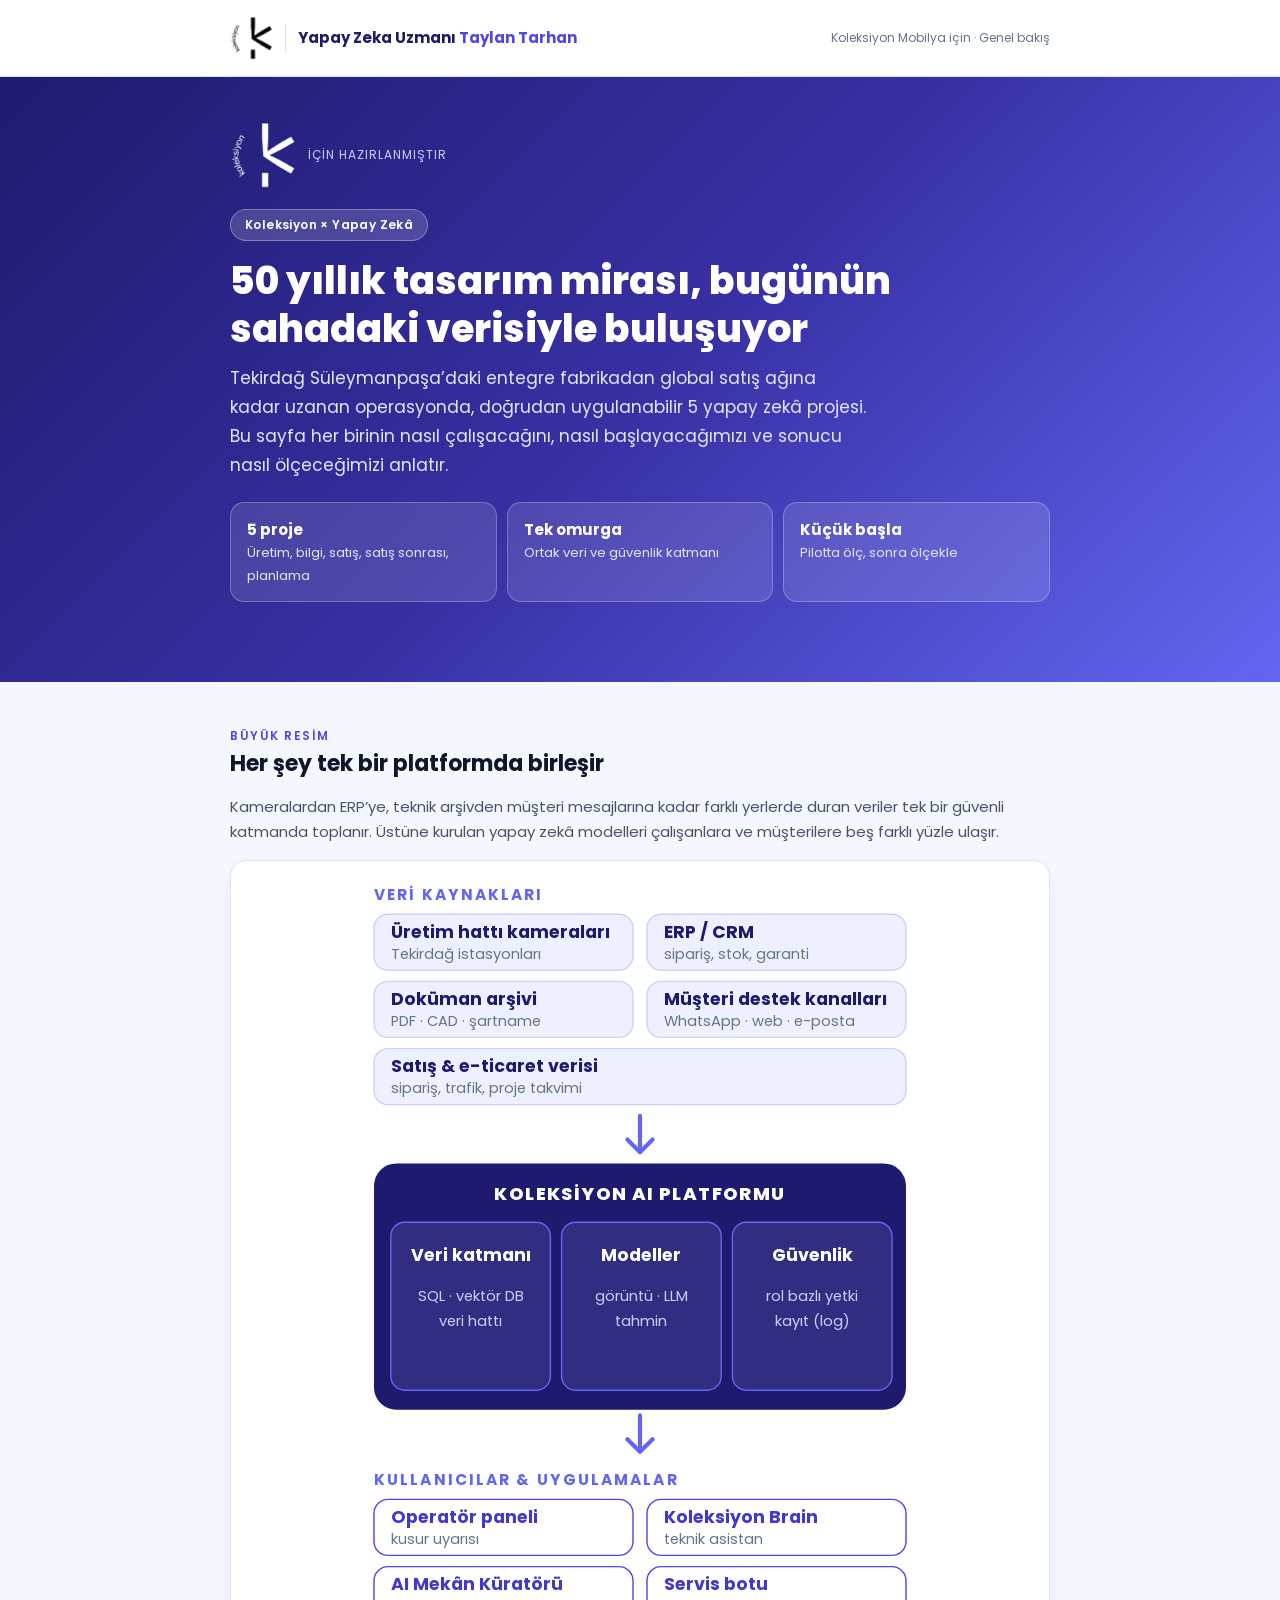
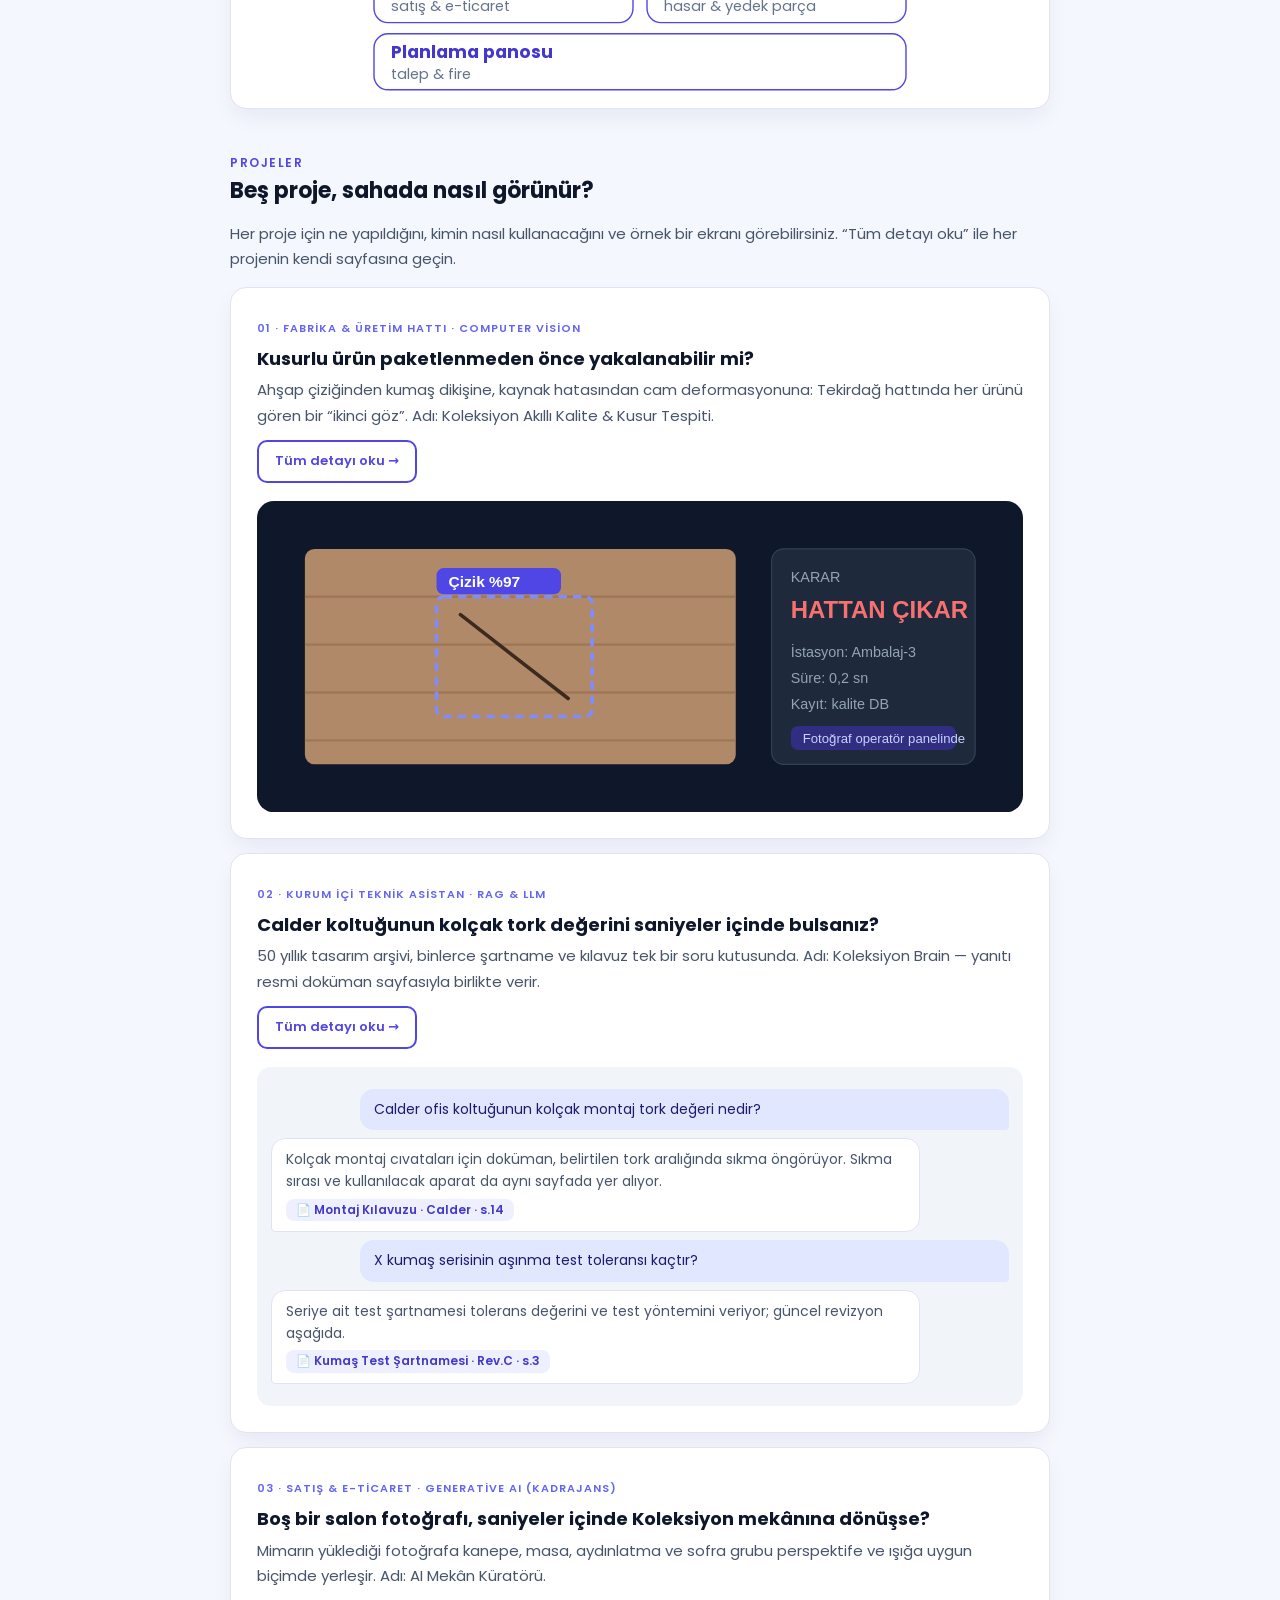
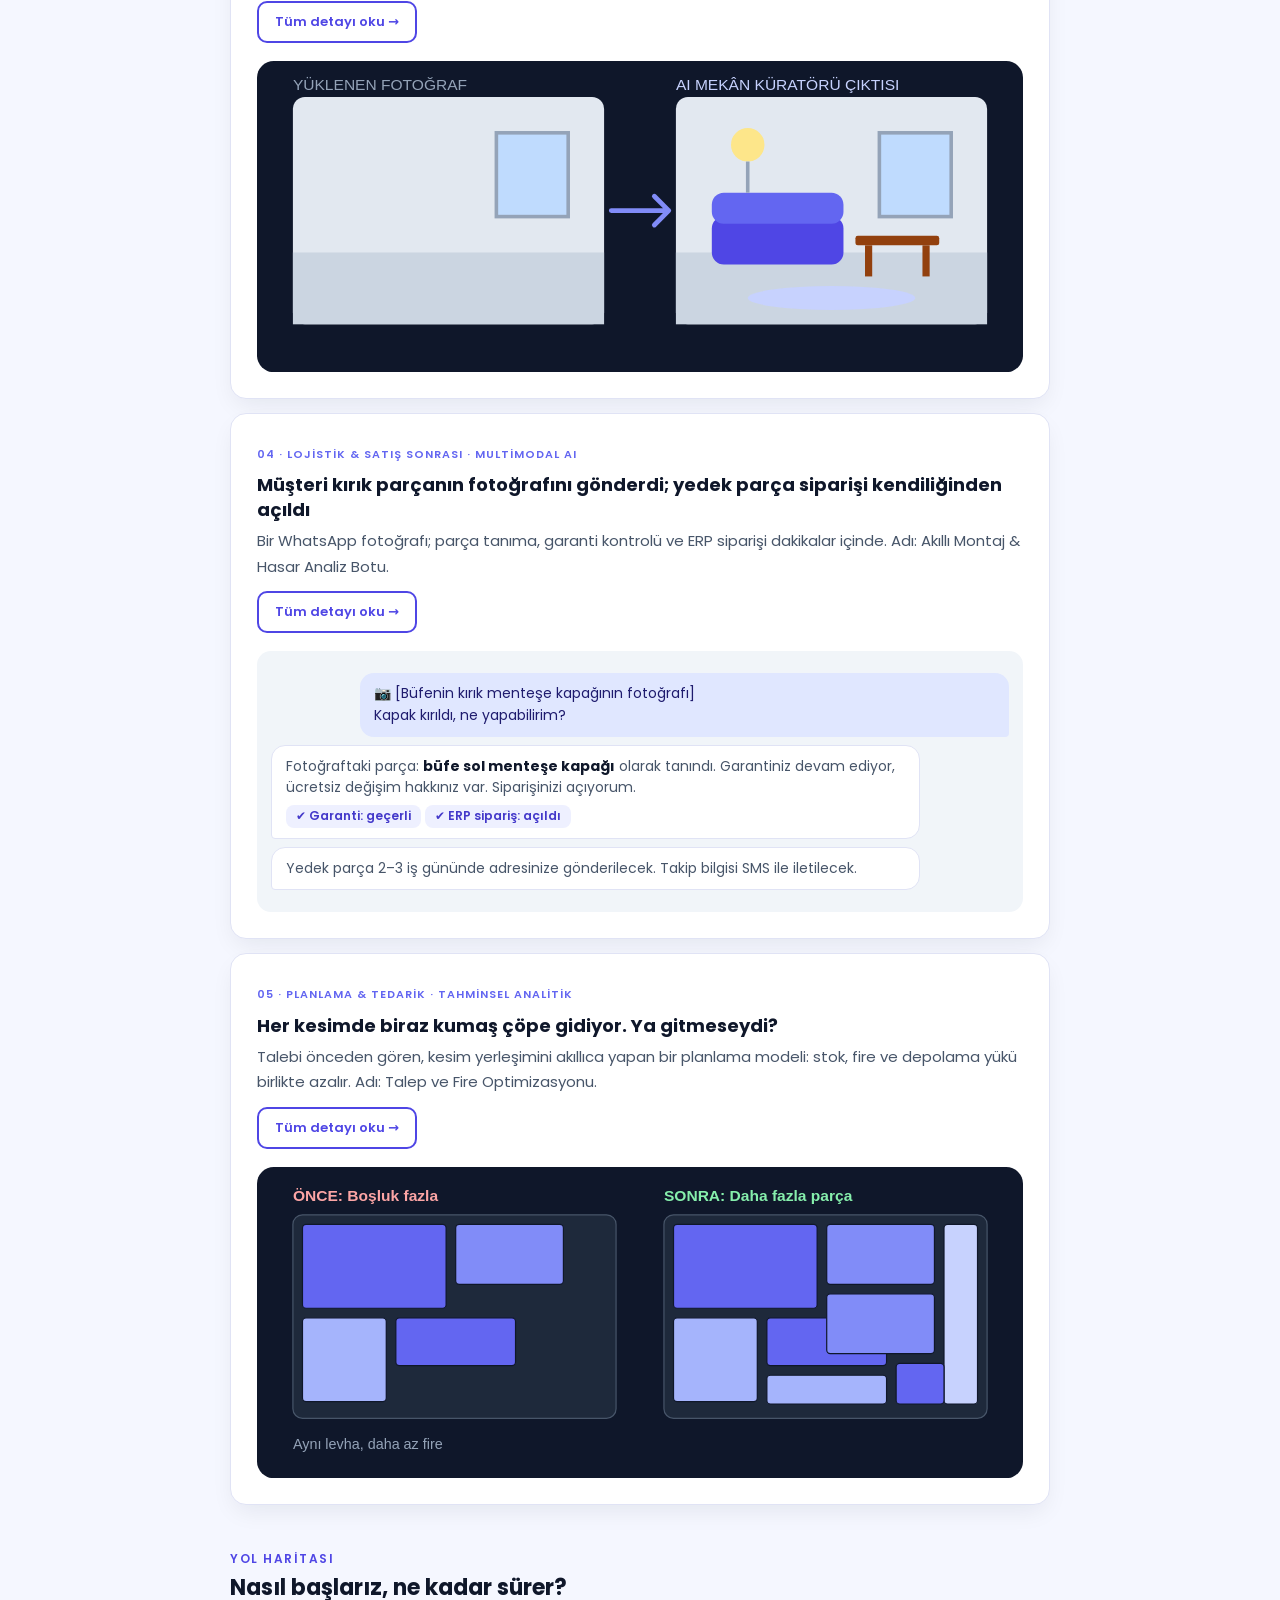
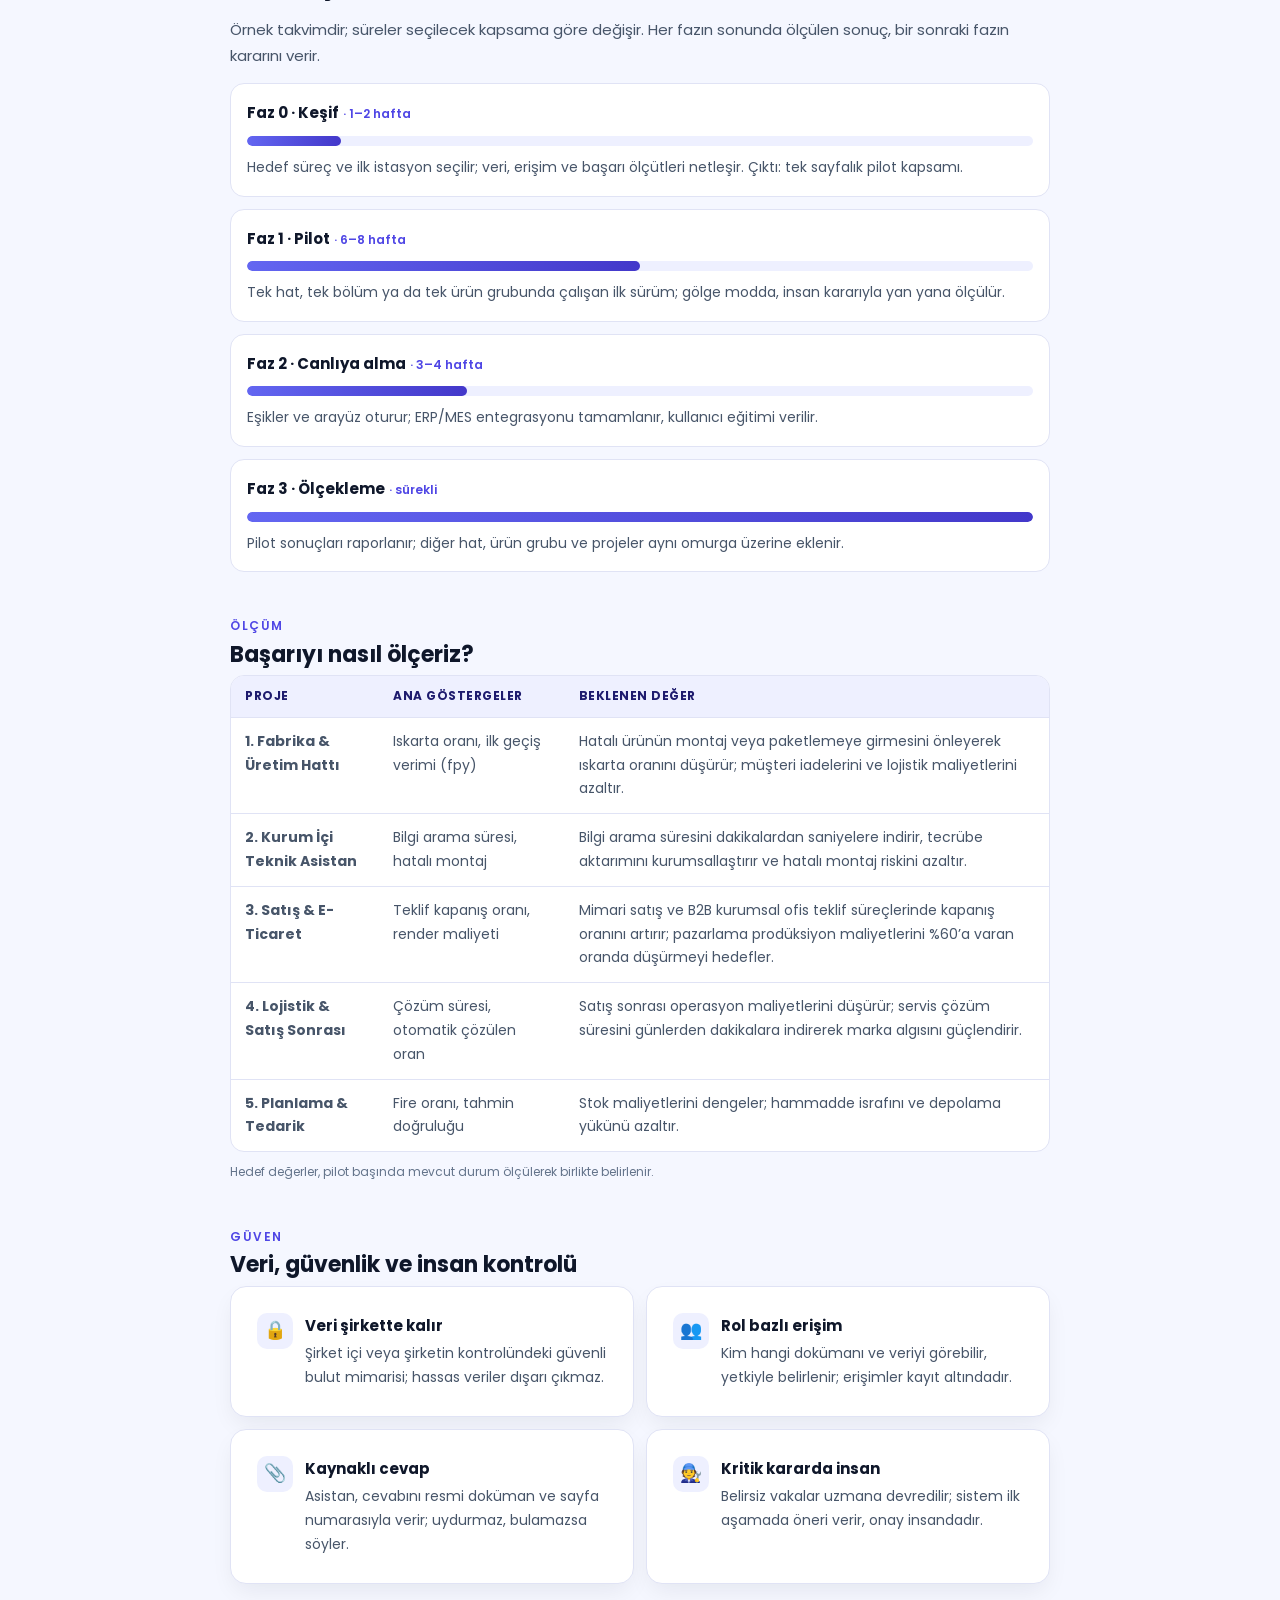
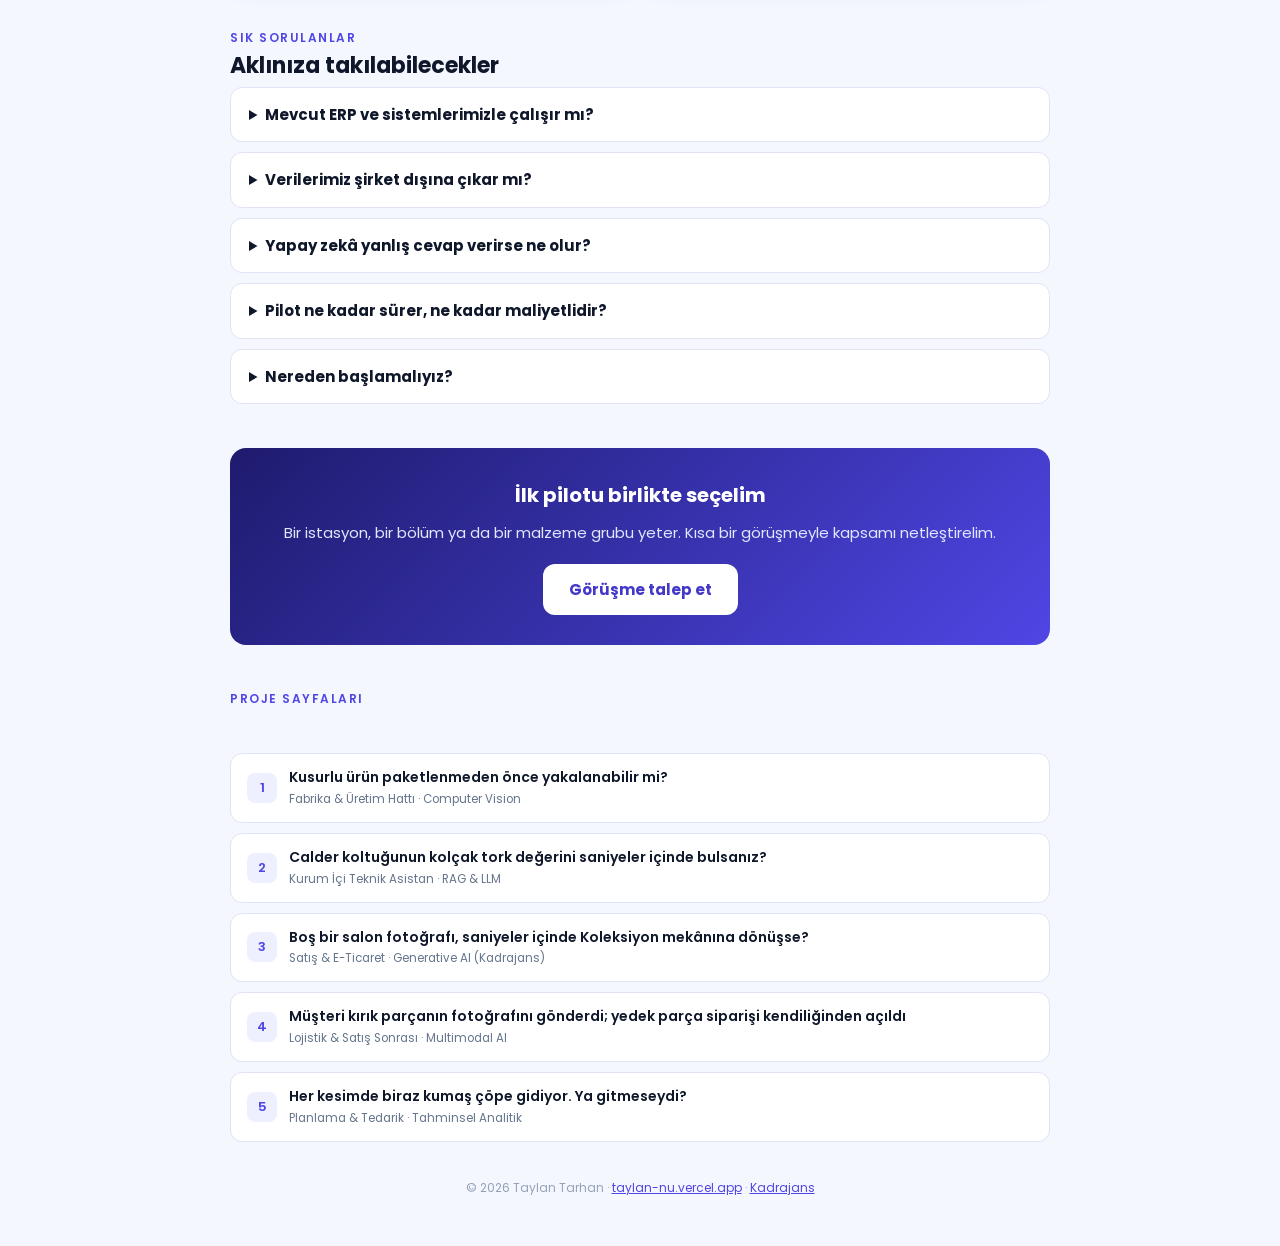
==== commit 42aaa2c7: "Koleksiyon logosunu ekle ve sayfa başlıklarına yerleştir Co-Authored-By: Claude Sonnet 5.5 <noreply@" ====
--- a/koleksiyon/index.html
+++ b/koleksiyon/index.html
@@ -11,7 +11,8 @@
 .wrap{max-width:860px;margin:0 auto;padding:0 20px}
 .top{background:#fff;border-bottom:1px solid var(--line)}
 .top .wrap{display:flex;justify-content:space-between;align-items:center;padding:16px 20px;gap:12px;flex-wrap:wrap}
-.brand{font-weight:700;color:var(--navy);font-size:15px}.brand span{color:var(--brand)}
+.brand{font-weight:700;color:var(--navy);font-size:15px;display:flex;align-items:center;gap:12px}.brand img{height:44px;width:auto;display:block}.brand .sep{width:1px;height:30px;background:var(--line)}.brand em{font-style:normal;color:var(--brand)}
+.hl{display:flex;align-items:center;gap:12px;margin-bottom:20px;font-size:12px;letter-spacing:1px;text-transform:uppercase;color:#c7d2fe}.hl img{height:68px;width:auto;display:block}
 .crumb{font-size:12px;color:#64748b}
 .hero{background:linear-gradient(135deg,#1e1b6e 0%,#3730a3 50%,#6366f1 100%);color:#fff;padding:44px 0 80px}
 .badge{display:inline-block;background:rgba(255,255,255,.16);border:1px solid rgba(255,255,255,.3);border-radius:999px;padding:5px 14px;font-size:12px;font-weight:600;letter-spacing:.4px}
@@ -72,8 +73,8 @@
 .stat{display:grid;gap:10px;grid-template-columns:repeat(3,1fr);margin-top:22px}@media(max-width:700px){.stat{grid-template-columns:1fr}}
 .stat div{background:rgba(255,255,255,.12);border:1px solid rgba(255,255,255,.25);border-radius:14px;padding:14px 16px;font-size:13px;color:#e0e7ff}.stat b{display:block;color:#fff;font-size:15px}
 </style></head><body>
-<div class="top"><div class="wrap"><div class="brand">Yapay Zeka Uzmanı <span>Taylan Tarhan</span></div><div class="crumb">Koleksiyon Mobilya için · Genel bakış</div></div></div>
-<div class="hero"><div class="wrap"><span class="badge">Koleksiyon × Yapay Zekâ</span><h1>50 yıllık tasarım mirası, bugünün sahadaki verisiyle buluşuyor</h1><p class="lead">Tekirdağ Süleymanpaşa’daki entegre fabrikadan global satış ağına kadar uzanan operasyonda, doğrudan uygulanabilir 5 yapay zekâ projesi. Bu sayfa her birinin nasıl çalışacağını, nasıl başlayacağımızı ve sonucu nasıl ölçeceğimizi anlatır.</p>
+<div class="top"><div class="wrap"><div class="brand"><a href="index.html"><img src="koleksiyon-logo.png" alt="Koleksiyon"></a><span class="sep"></span><span>Yapay Zeka Uzmanı <em>Taylan Tarhan</em></span></div><div class="crumb">Koleksiyon Mobilya için · Genel bakış</div></div></div>
+<div class="hero"><div class="wrap"><div class="hl"><img src="koleksiyon-logo-beyaz.png" alt="Koleksiyon"><span>için hazırlanmıştır</span></div><span class="badge">Koleksiyon × Yapay Zekâ</span><h1>50 yıllık tasarım mirası, bugünün sahadaki verisiyle buluşuyor</h1><p class="lead">Tekirdağ Süleymanpaşa’daki entegre fabrikadan global satış ağına kadar uzanan operasyonda, doğrudan uygulanabilir 5 yapay zekâ projesi. Bu sayfa her birinin nasıl çalışacağını, nasıl başlayacağımızı ve sonucu nasıl ölçeceğimizi anlatır.</p>
 <div class="stat"><div><b>5 proje</b>Üretim, bilgi, satış, satış sonrası, planlama</div><div><b>Tek omurga</b>Ortak veri ve güvenlik katmanı</div><div><b>Küçük başla</b>Pilotta ölç, sonra ölçekle</div></div></div></div>
 <div class="wrap">
 <div class="eyebrow">Büyük resim</div><h2>Her şey tek bir platformda birleşir</h2>
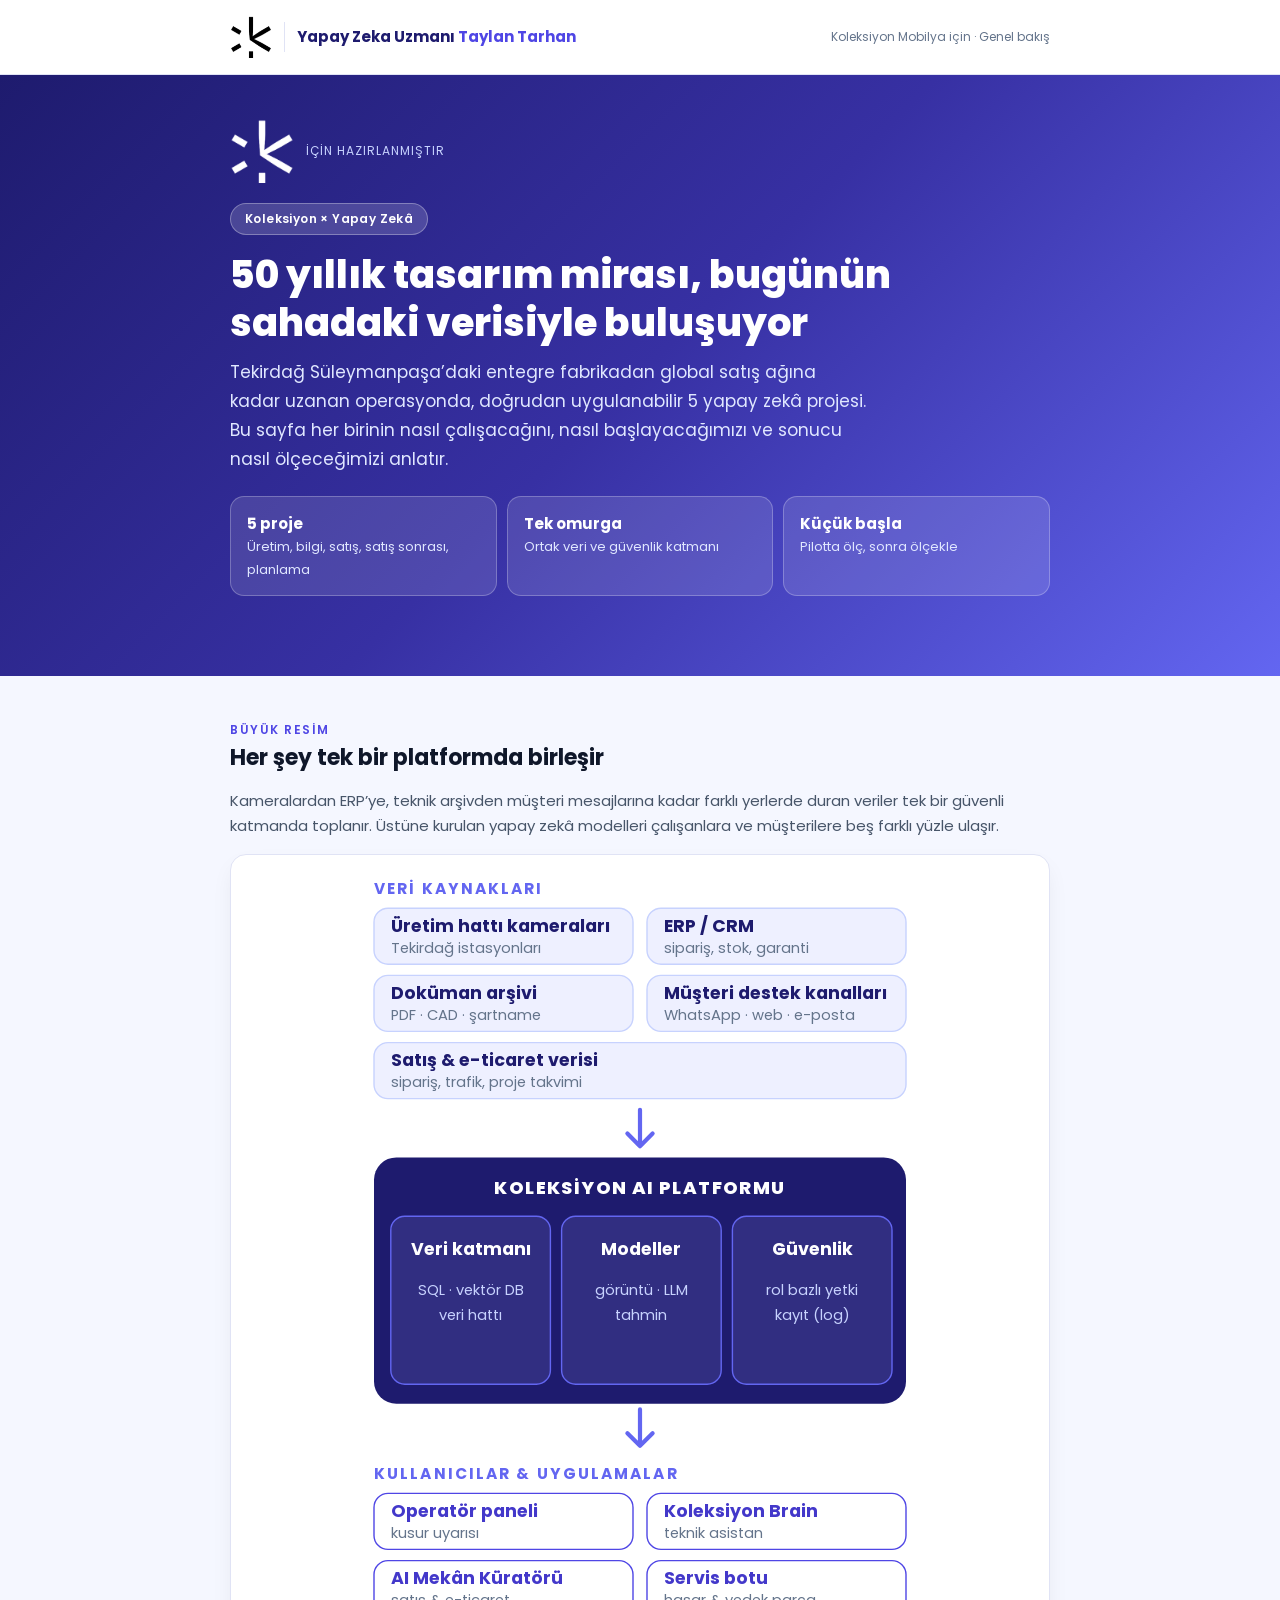
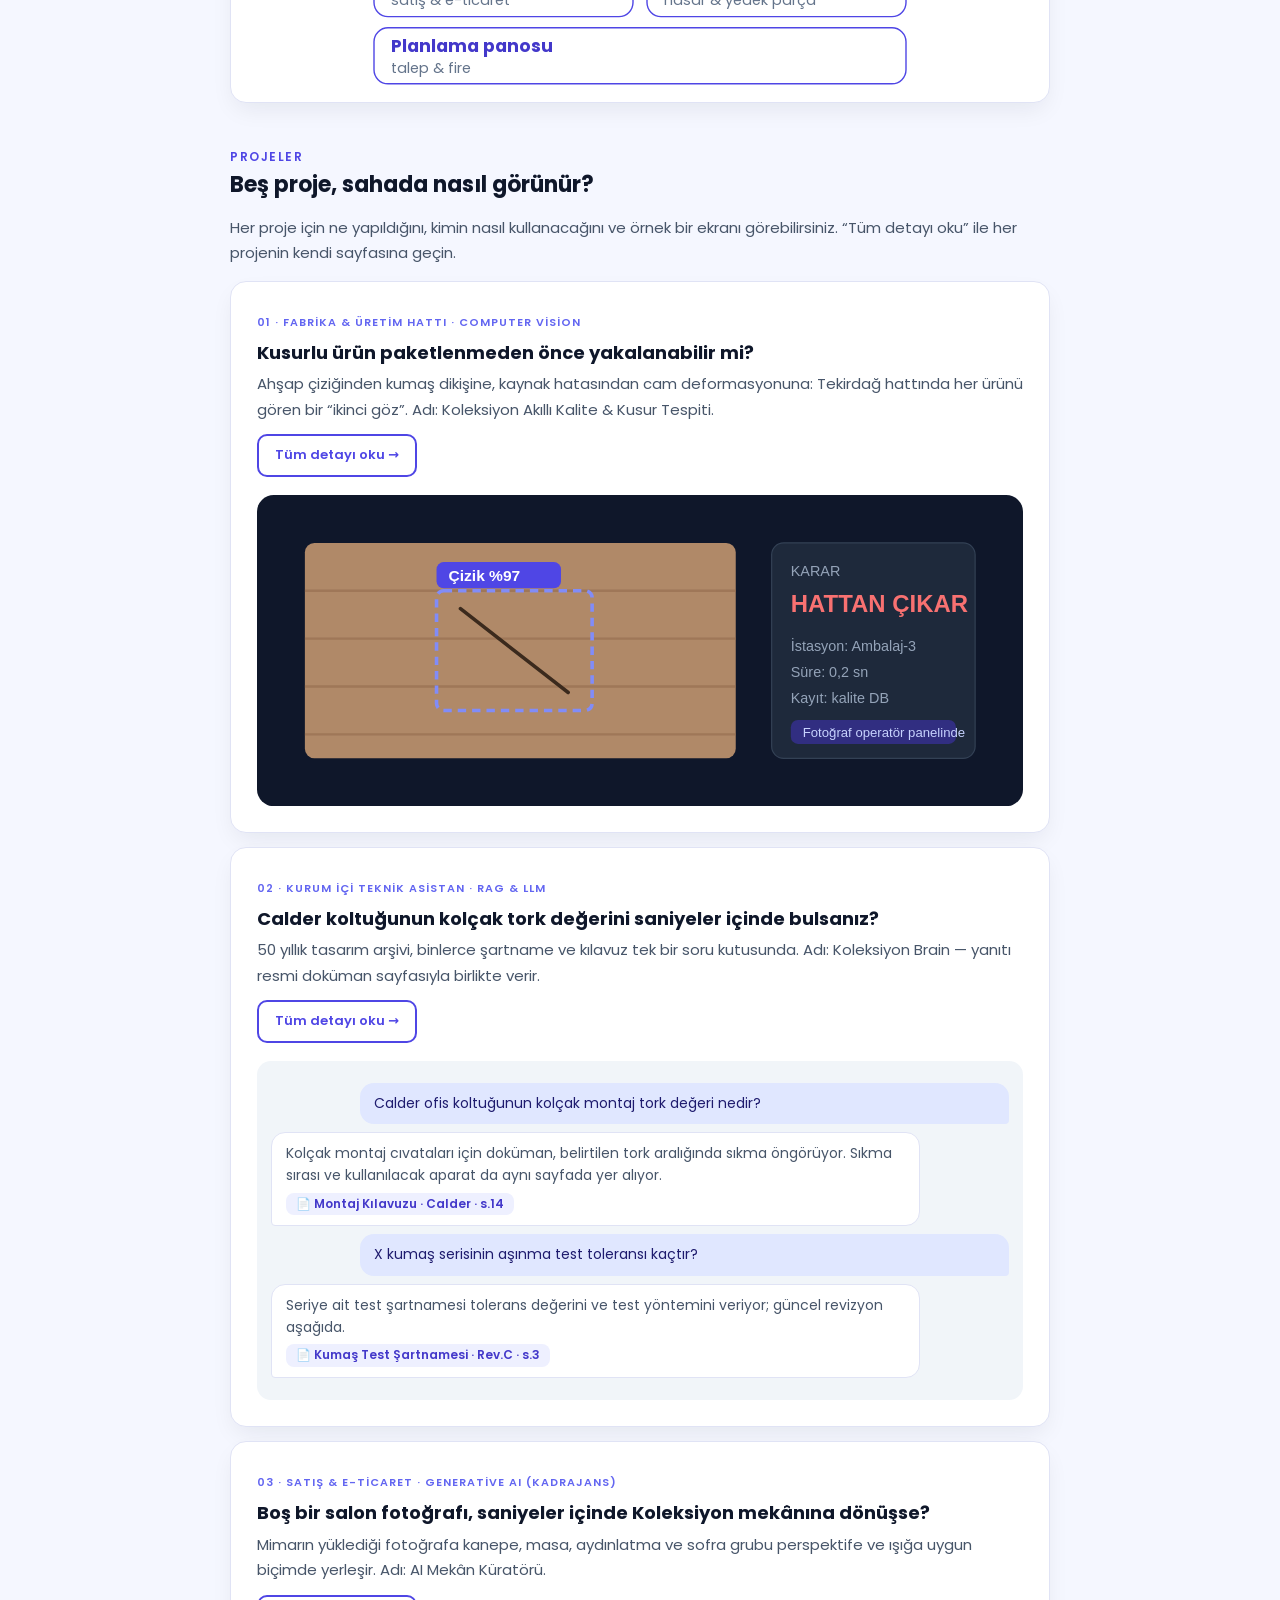
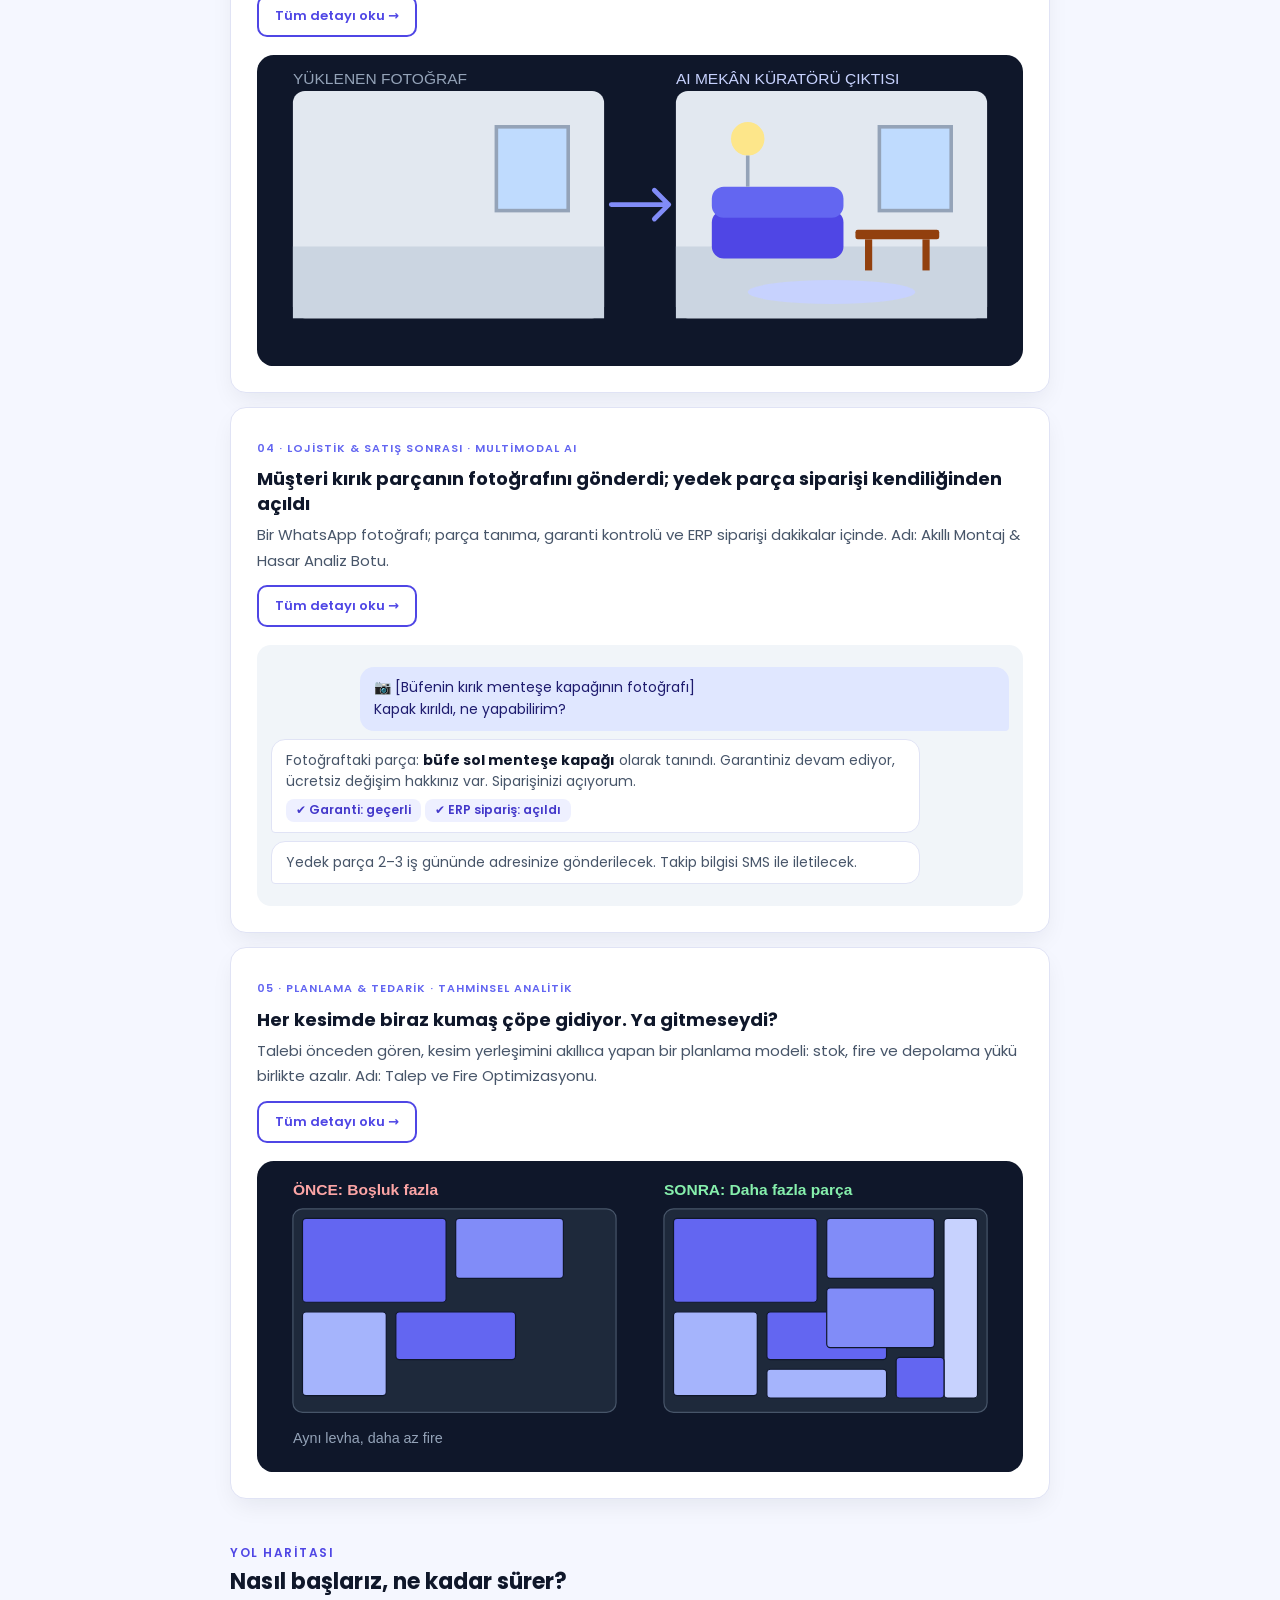
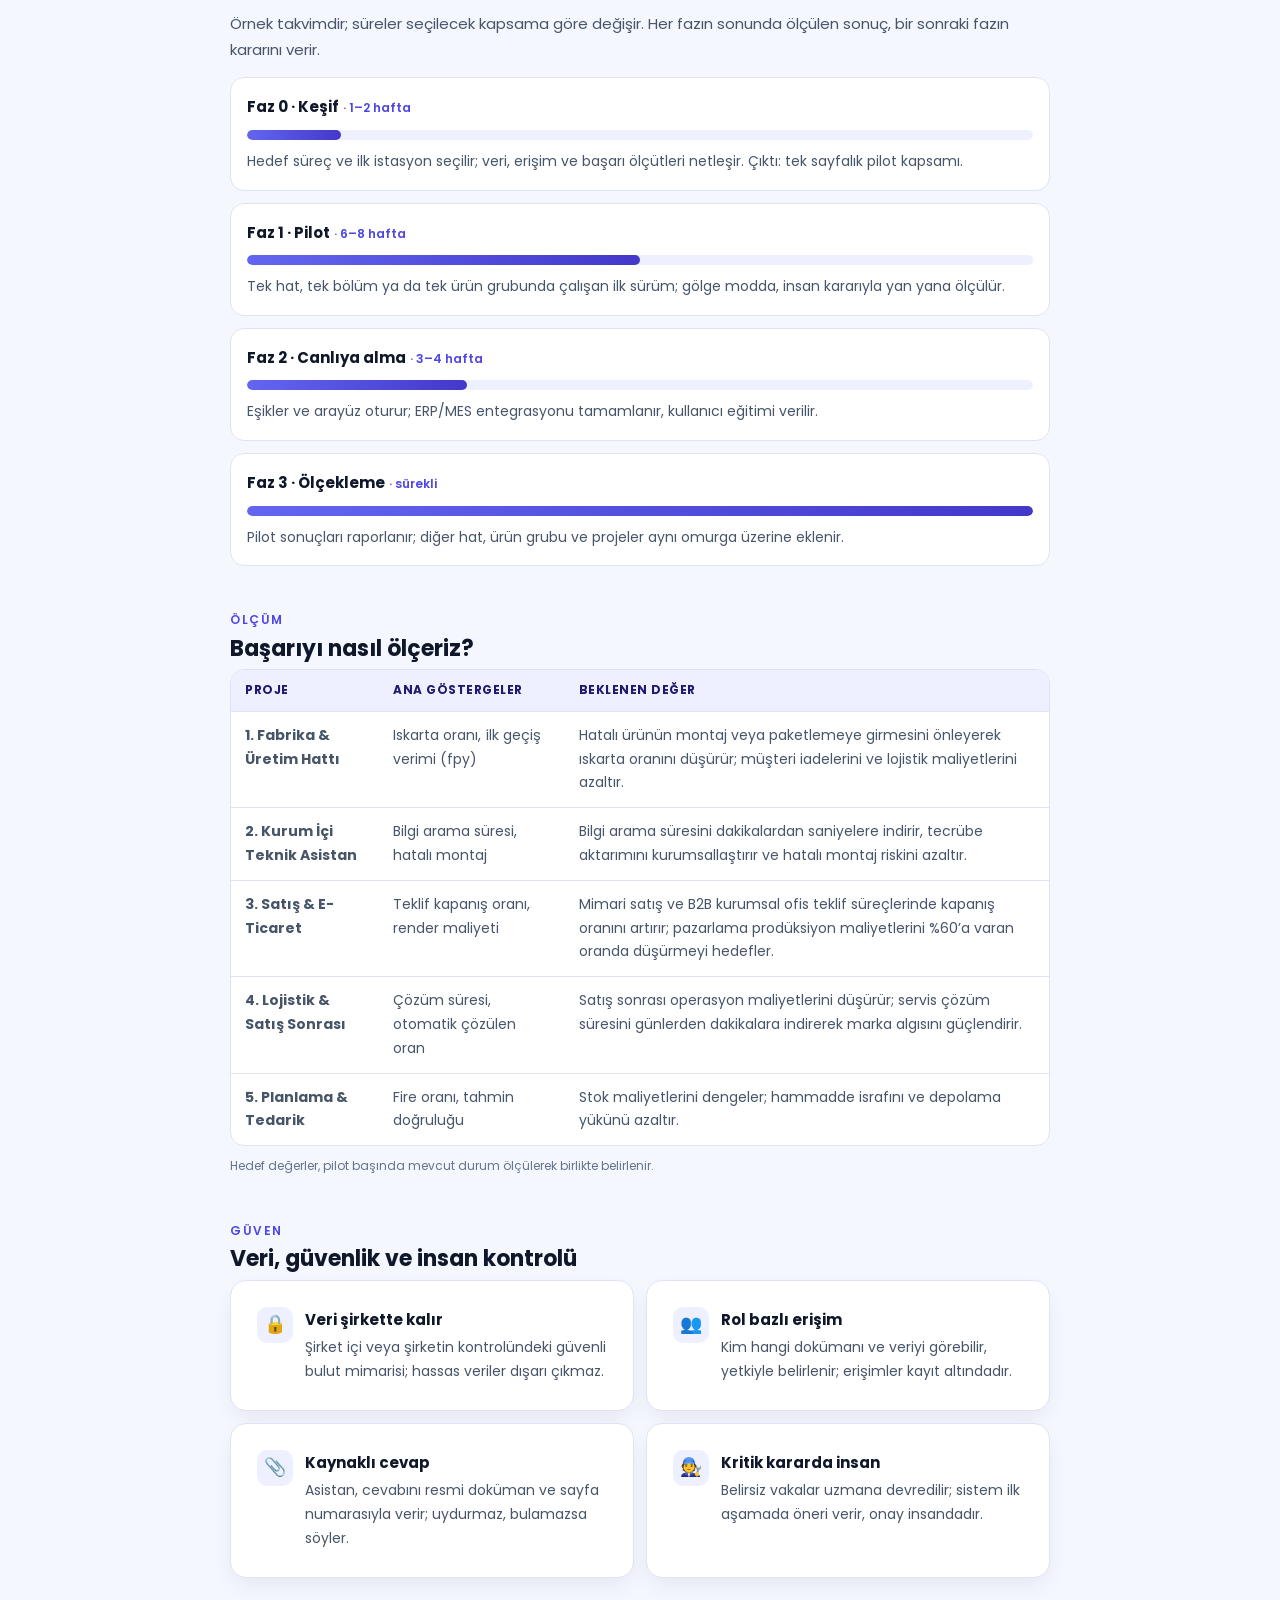
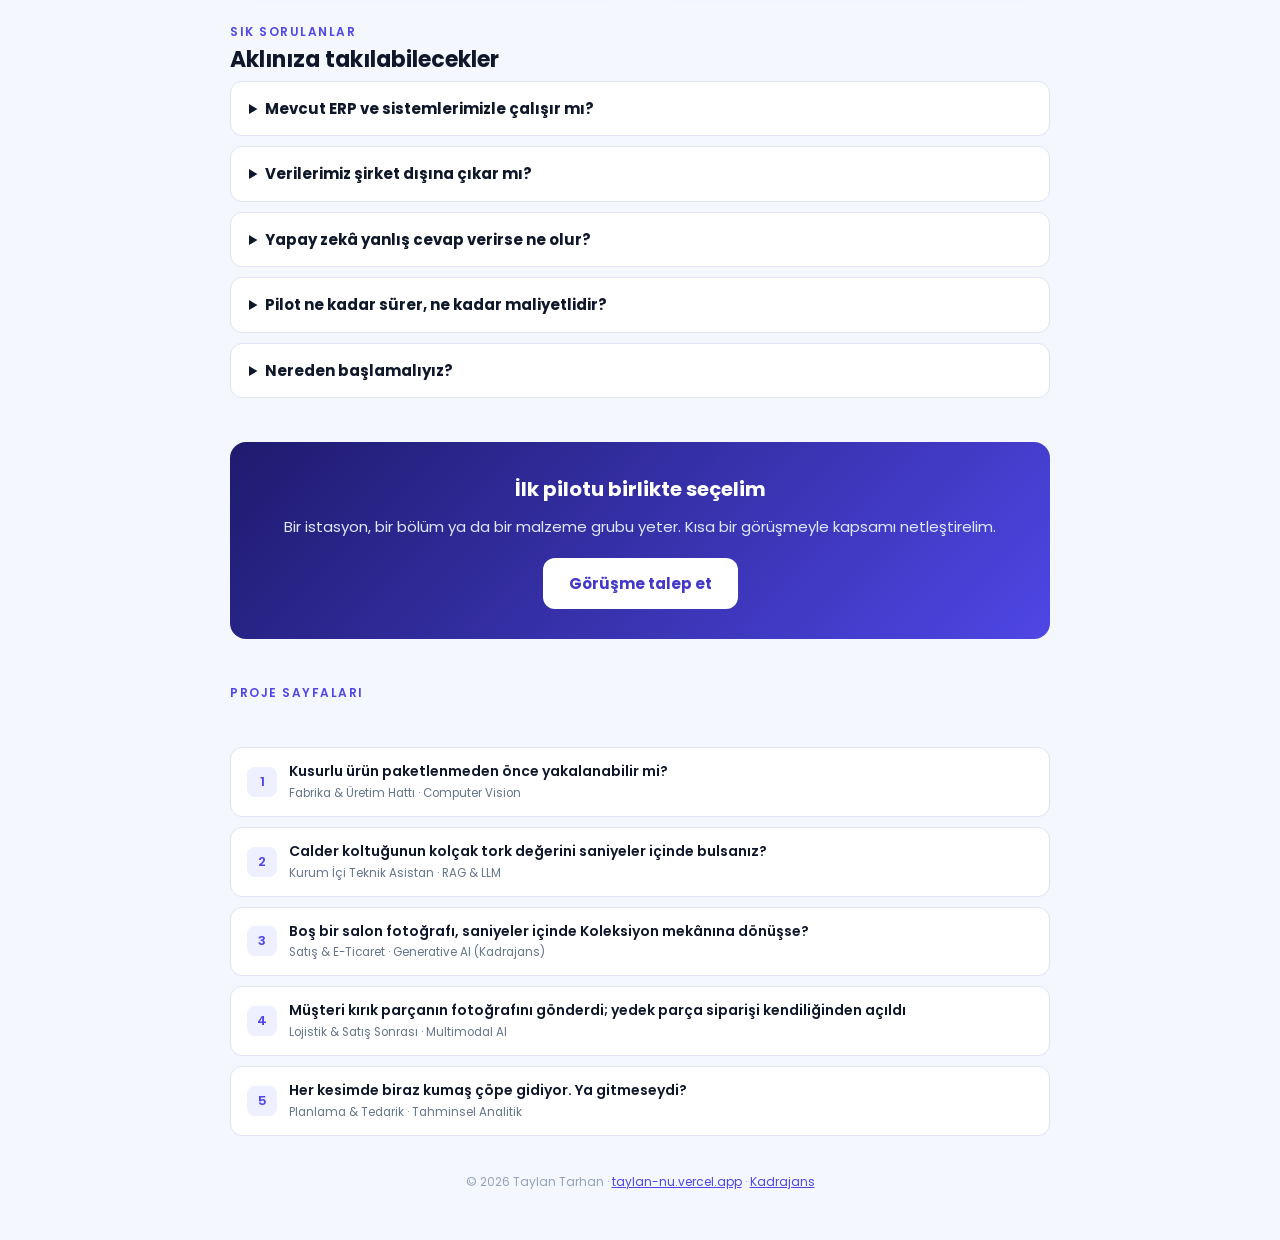
==== commit 9bd3b1c9: "Koleksiyon sayfalarına yeni işaret logosu ve favicon ekle Co-Authored-By: Claude Sonnet 5.5 <noreply" ====
--- a/koleksiyon/index.html
+++ b/koleksiyon/index.html
@@ -2,7 +2,7 @@
 <html lang="tr"><head><meta charset="utf-8"><meta name="viewport" content="width=device-width,initial-scale=1">
 <title>Koleksiyon için Yapay Zekâ: Nasıl Çalışır? — Taylan Tarhan</title>
 <meta name="description" content="Koleksiyon Mobilya’nın Tekirdağ fabrikası ve satış ağı için 5 somut yapay zekâ projesi: mimari, yol haritası, güvenlik ve ölçüm.">
-<link href="https://fonts.googleapis.com/css2?family=Poppins:wght@400;500;600;700;800&display=swap" rel="stylesheet">
+<link rel="icon" type="image/png" href="favicon.png"><link rel="apple-touch-icon" href="apple-touch-icon.png"><link href="https://fonts.googleapis.com/css2?family=Poppins:wght@400;500;600;700;800&display=swap" rel="stylesheet">
 <style>
 :root{--ink:#0f172a;--body:#475569;--brand:#4f46e5;--brand2:#4338ca;--navy:#1e1b6e;--soft:#eef0ff;--bg:#f5f7ff;--line:#e0e3f5}
 *{box-sizing:border-box}html{-webkit-text-size-adjust:100%}
@@ -11,8 +11,8 @@
 .wrap{max-width:860px;margin:0 auto;padding:0 20px}
 .top{background:#fff;border-bottom:1px solid var(--line)}
 .top .wrap{display:flex;justify-content:space-between;align-items:center;padding:16px 20px;gap:12px;flex-wrap:wrap}
-.brand{font-weight:700;color:var(--navy);font-size:15px;display:flex;align-items:center;gap:12px}.brand img{height:44px;width:auto;display:block}.brand .sep{width:1px;height:30px;background:var(--line)}.brand em{font-style:normal;color:var(--brand)}
-.hl{display:flex;align-items:center;gap:12px;margin-bottom:20px;font-size:12px;letter-spacing:1px;text-transform:uppercase;color:#c7d2fe}.hl img{height:68px;width:auto;display:block}
+.brand{font-weight:700;color:var(--navy);font-size:15px;display:flex;align-items:center;gap:12px}.brand img{height:42px;width:auto;display:block}.brand .sep{width:1px;height:30px;background:var(--line)}.brand em{font-style:normal;color:var(--brand)}
+.hl{display:flex;align-items:center;gap:12px;margin-bottom:20px;font-size:12px;letter-spacing:1px;text-transform:uppercase;color:#c7d2fe}.hl img{height:64px;width:auto;display:block}
 .crumb{font-size:12px;color:#64748b}
 .hero{background:linear-gradient(135deg,#1e1b6e 0%,#3730a3 50%,#6366f1 100%);color:#fff;padding:44px 0 80px}
 .badge{display:inline-block;background:rgba(255,255,255,.16);border:1px solid rgba(255,255,255,.3);border-radius:999px;padding:5px 14px;font-size:12px;font-weight:600;letter-spacing:.4px}
@@ -73,8 +73,8 @@
 .stat{display:grid;gap:10px;grid-template-columns:repeat(3,1fr);margin-top:22px}@media(max-width:700px){.stat{grid-template-columns:1fr}}
 .stat div{background:rgba(255,255,255,.12);border:1px solid rgba(255,255,255,.25);border-radius:14px;padding:14px 16px;font-size:13px;color:#e0e7ff}.stat b{display:block;color:#fff;font-size:15px}
 </style></head><body>
-<div class="top"><div class="wrap"><div class="brand"><a href="index.html"><img src="koleksiyon-logo.png" alt="Koleksiyon"></a><span class="sep"></span><span>Yapay Zeka Uzmanı <em>Taylan Tarhan</em></span></div><div class="crumb">Koleksiyon Mobilya için · Genel bakış</div></div></div>
-<div class="hero"><div class="wrap"><div class="hl"><img src="koleksiyon-logo-beyaz.png" alt="Koleksiyon"><span>için hazırlanmıştır</span></div><span class="badge">Koleksiyon × Yapay Zekâ</span><h1>50 yıllık tasarım mirası, bugünün sahadaki verisiyle buluşuyor</h1><p class="lead">Tekirdağ Süleymanpaşa’daki entegre fabrikadan global satış ağına kadar uzanan operasyonda, doğrudan uygulanabilir 5 yapay zekâ projesi. Bu sayfa her birinin nasıl çalışacağını, nasıl başlayacağımızı ve sonucu nasıl ölçeceğimizi anlatır.</p>
+<div class="top"><div class="wrap"><div class="brand"><a href="index.html"><img src="koleksiyon-isaret.png" alt="Koleksiyon"></a><span class="sep"></span><span>Yapay Zeka Uzmanı <em>Taylan Tarhan</em></span></div><div class="crumb">Koleksiyon Mobilya için · Genel bakış</div></div></div>
+<div class="hero"><div class="wrap"><div class="hl"><img src="koleksiyon-isaret-beyaz.png" alt="Koleksiyon"><span>için hazırlanmıştır</span></div><span class="badge">Koleksiyon × Yapay Zekâ</span><h1>50 yıllık tasarım mirası, bugünün sahadaki verisiyle buluşuyor</h1><p class="lead">Tekirdağ Süleymanpaşa’daki entegre fabrikadan global satış ağına kadar uzanan operasyonda, doğrudan uygulanabilir 5 yapay zekâ projesi. Bu sayfa her birinin nasıl çalışacağını, nasıl başlayacağımızı ve sonucu nasıl ölçeceğimizi anlatır.</p>
 <div class="stat"><div><b>5 proje</b>Üretim, bilgi, satış, satış sonrası, planlama</div><div><b>Tek omurga</b>Ortak veri ve güvenlik katmanı</div><div><b>Küçük başla</b>Pilotta ölç, sonra ölçekle</div></div></div></div>
 <div class="wrap">
 <div class="eyebrow">Büyük resim</div><h2>Her şey tek bir platformda birleşir</h2>
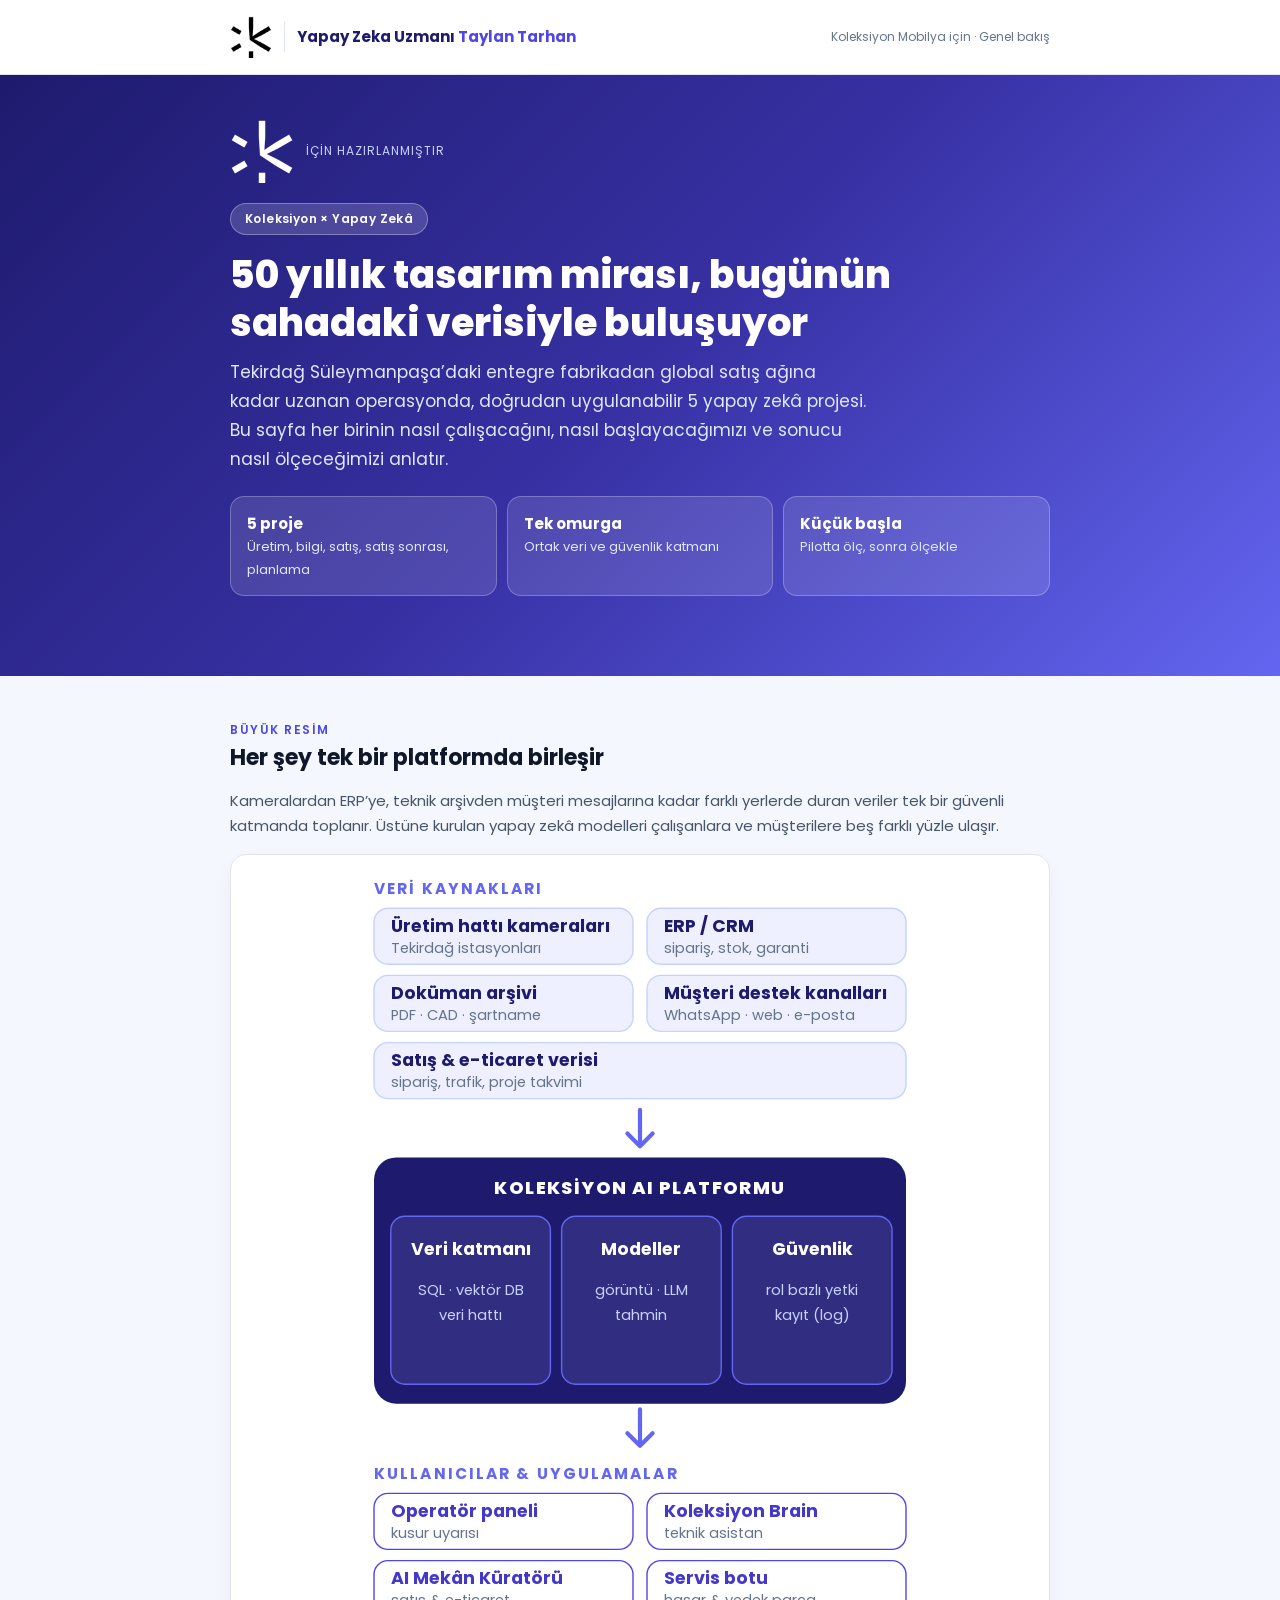
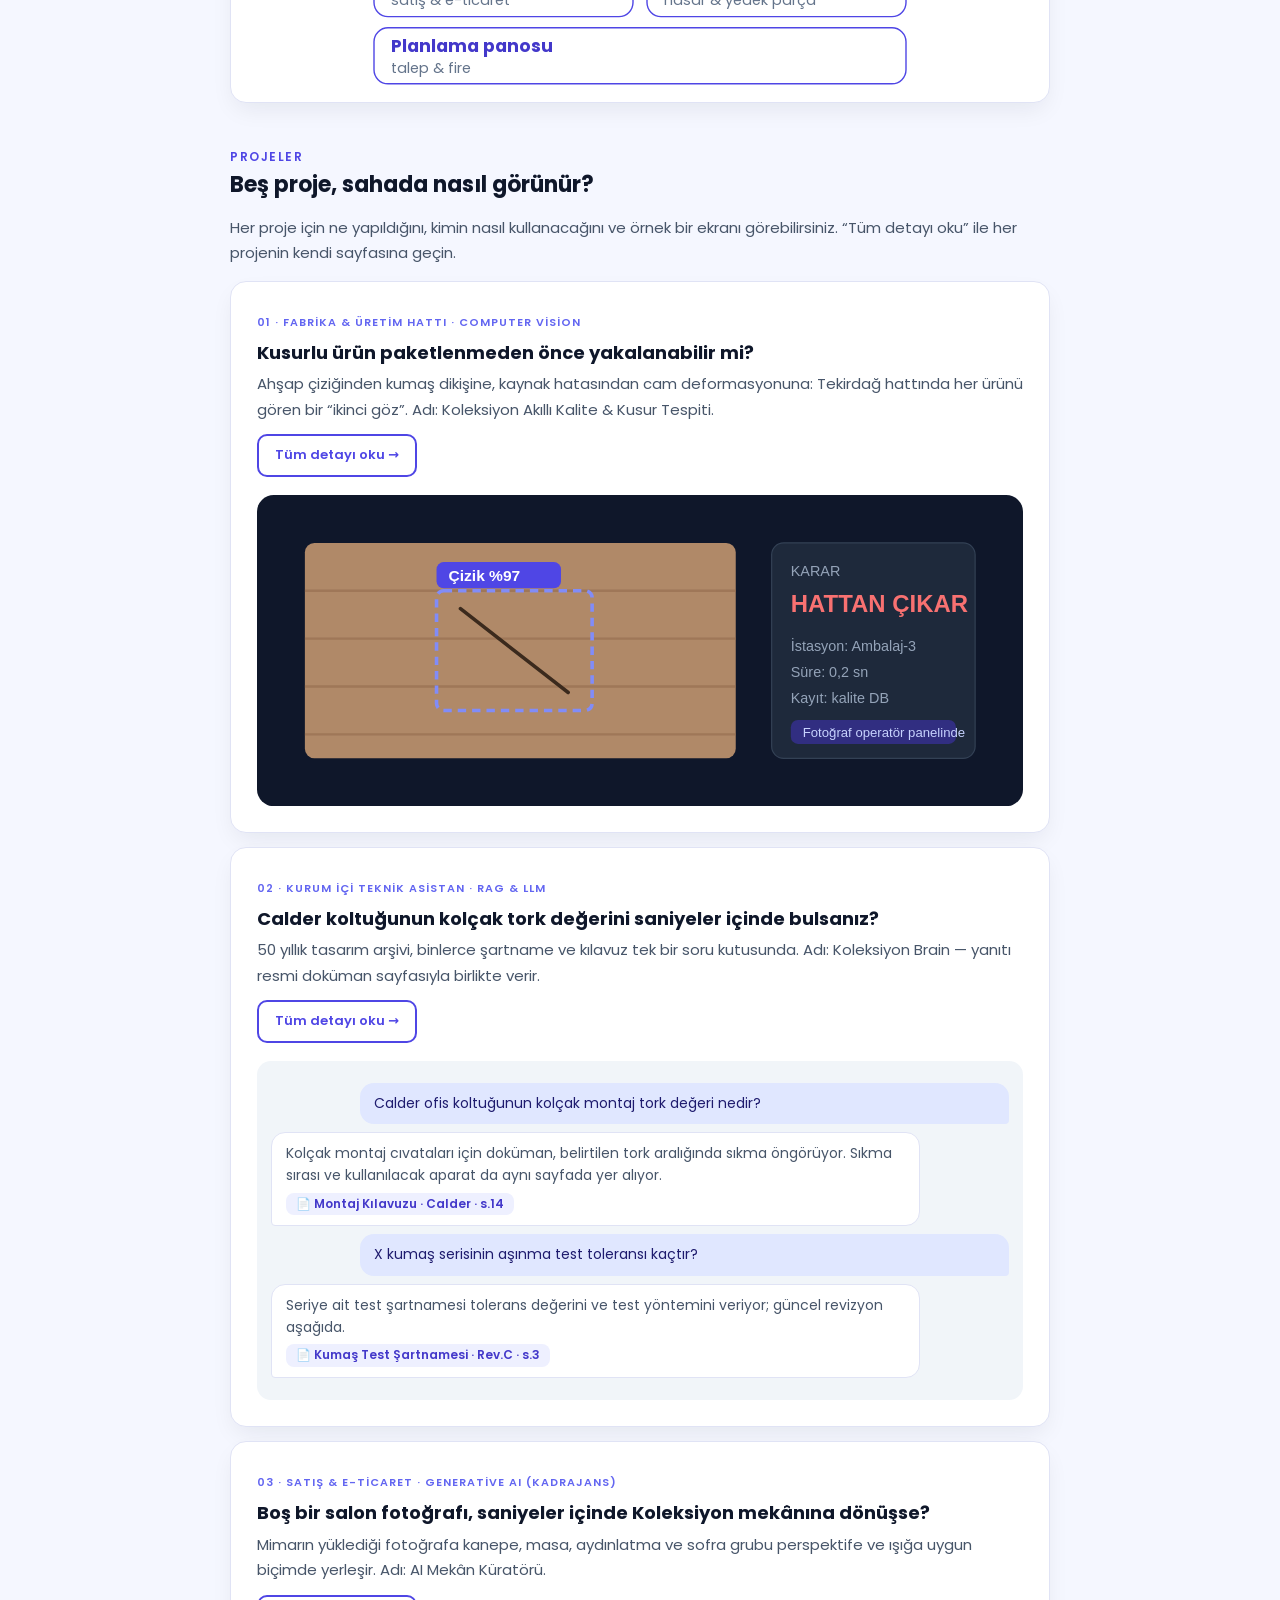
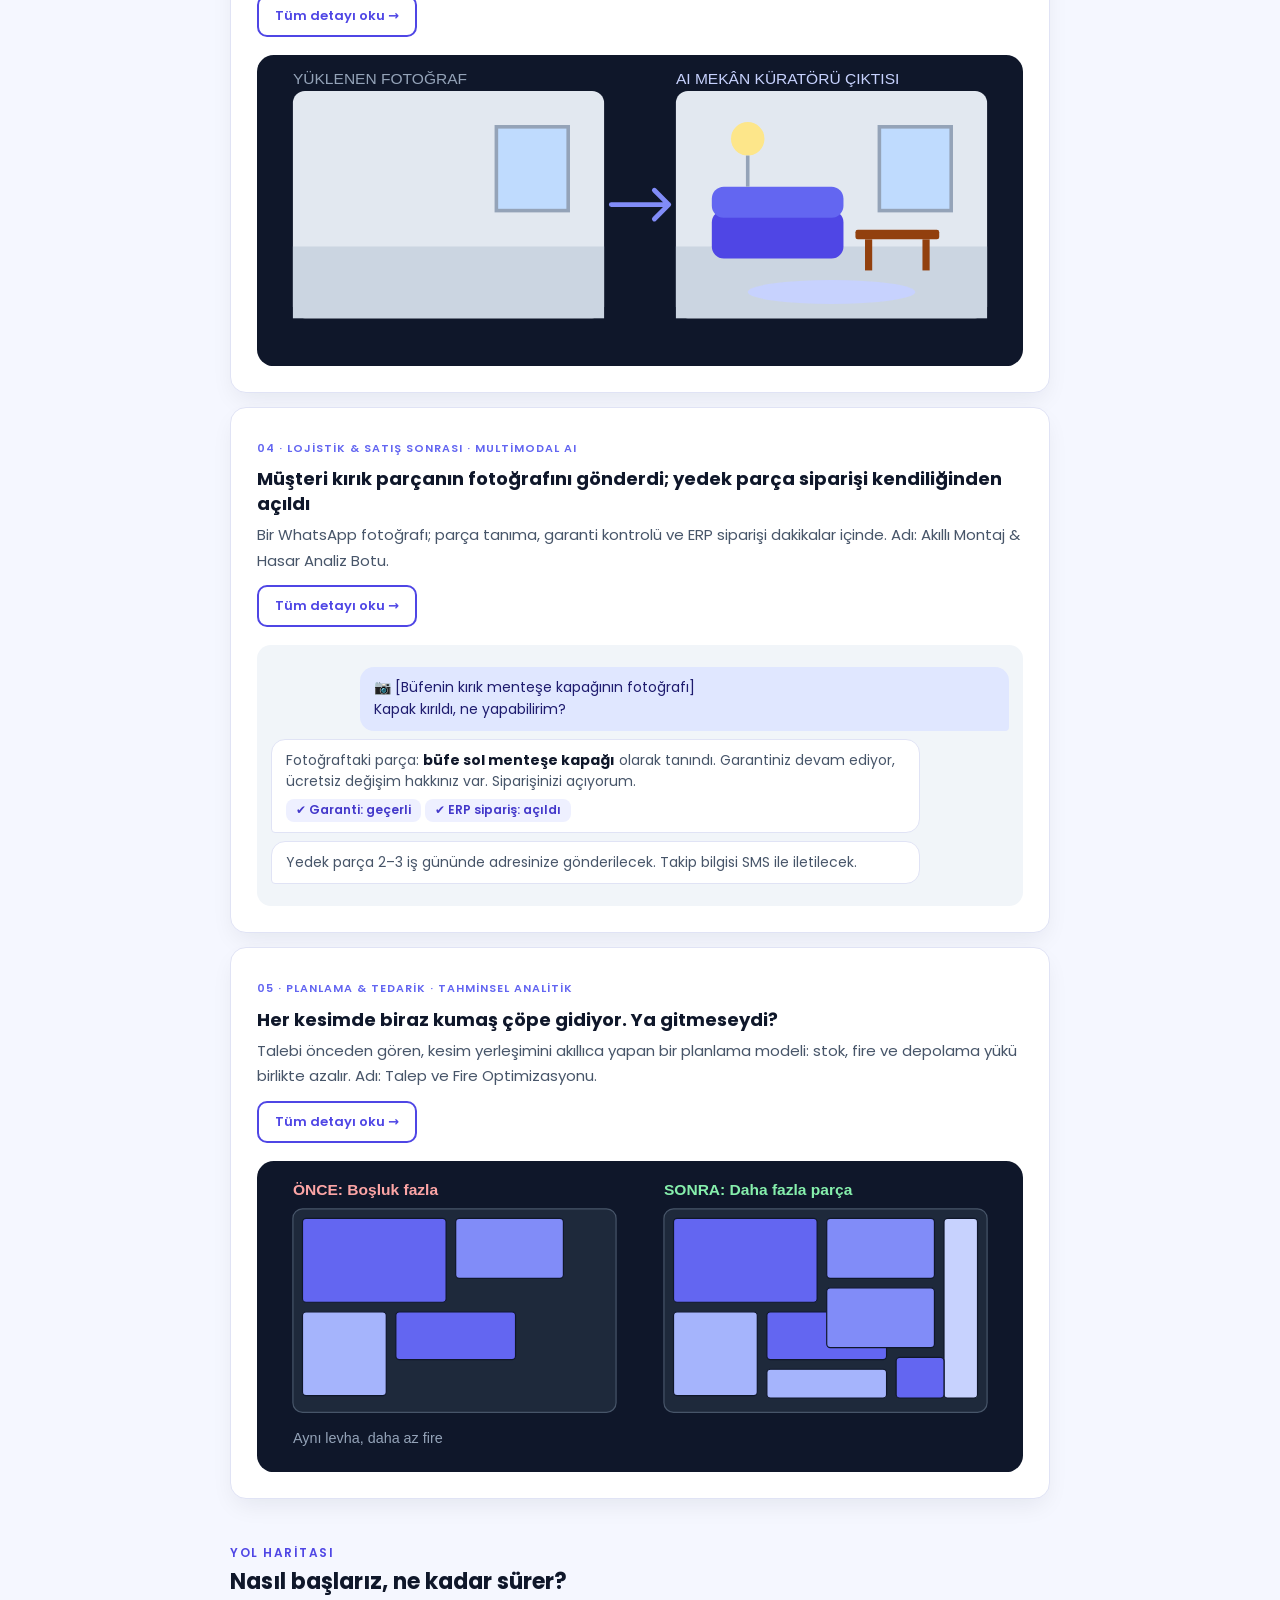
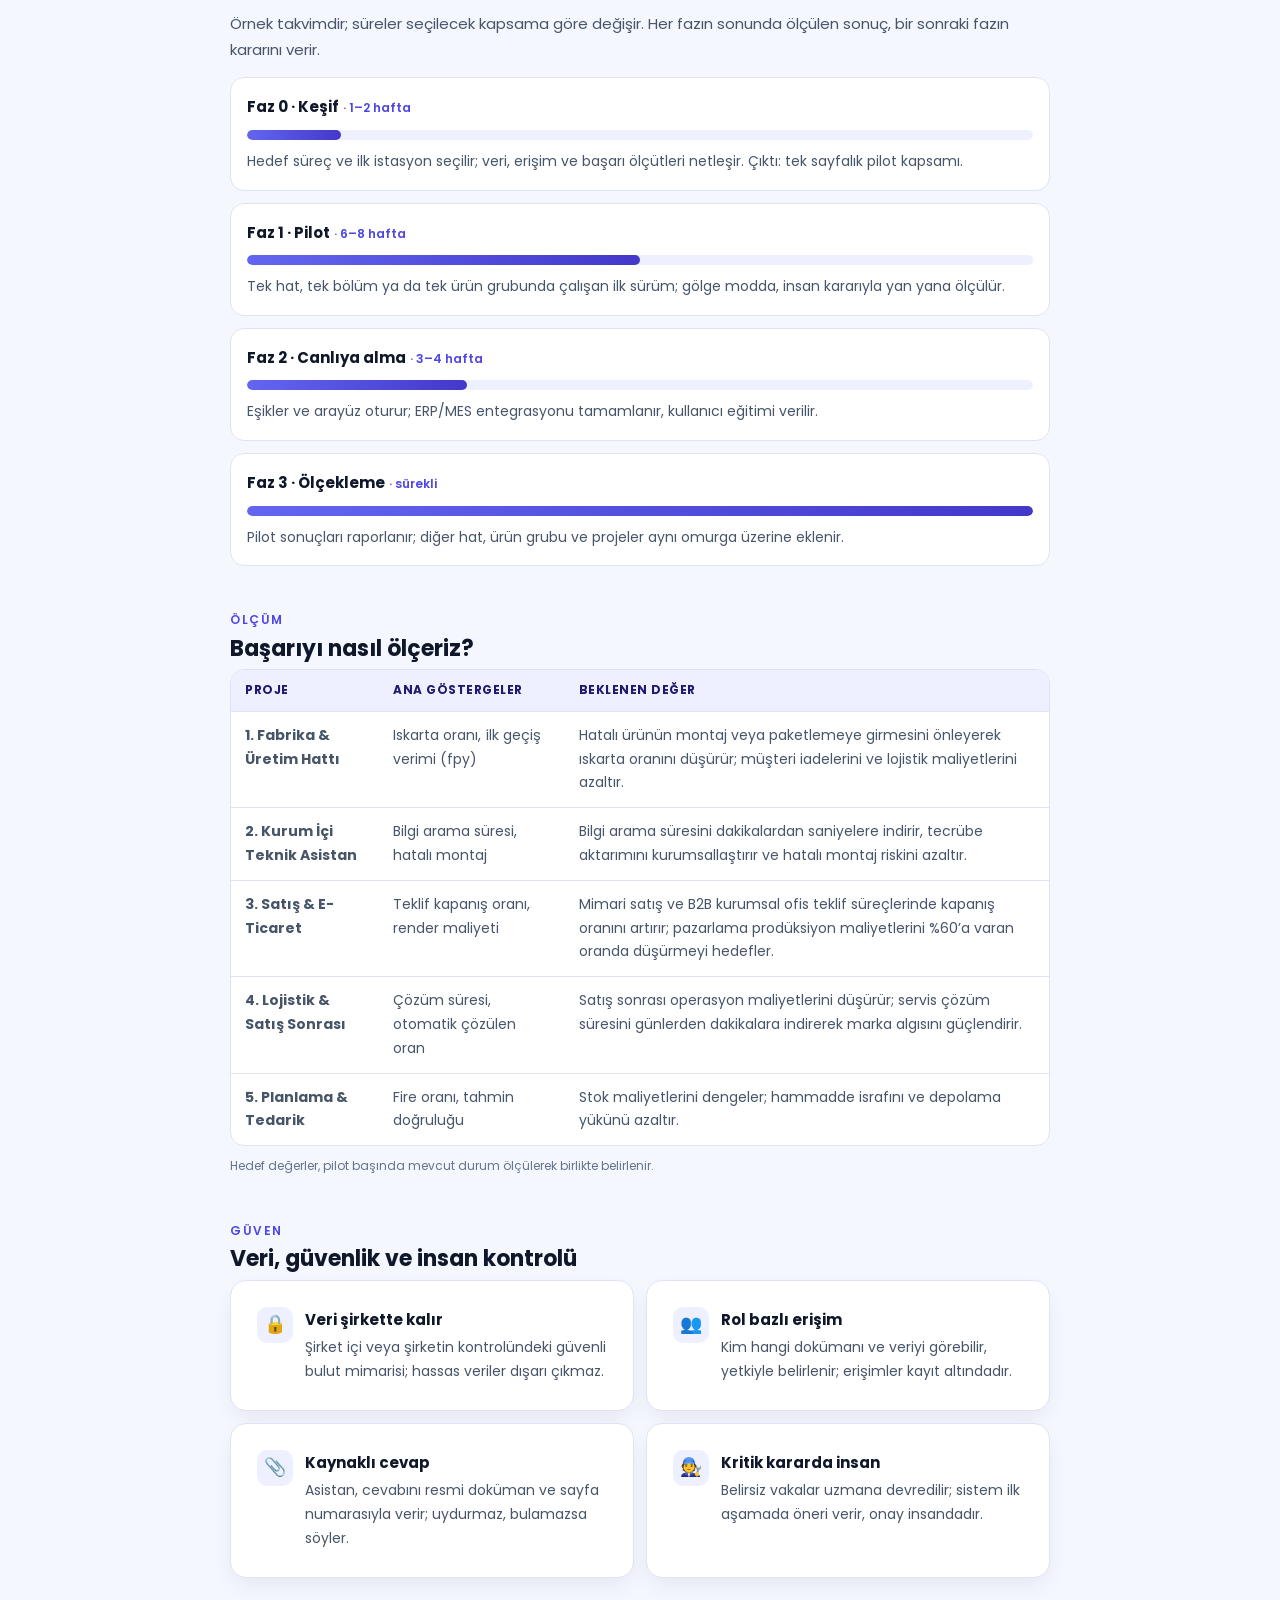
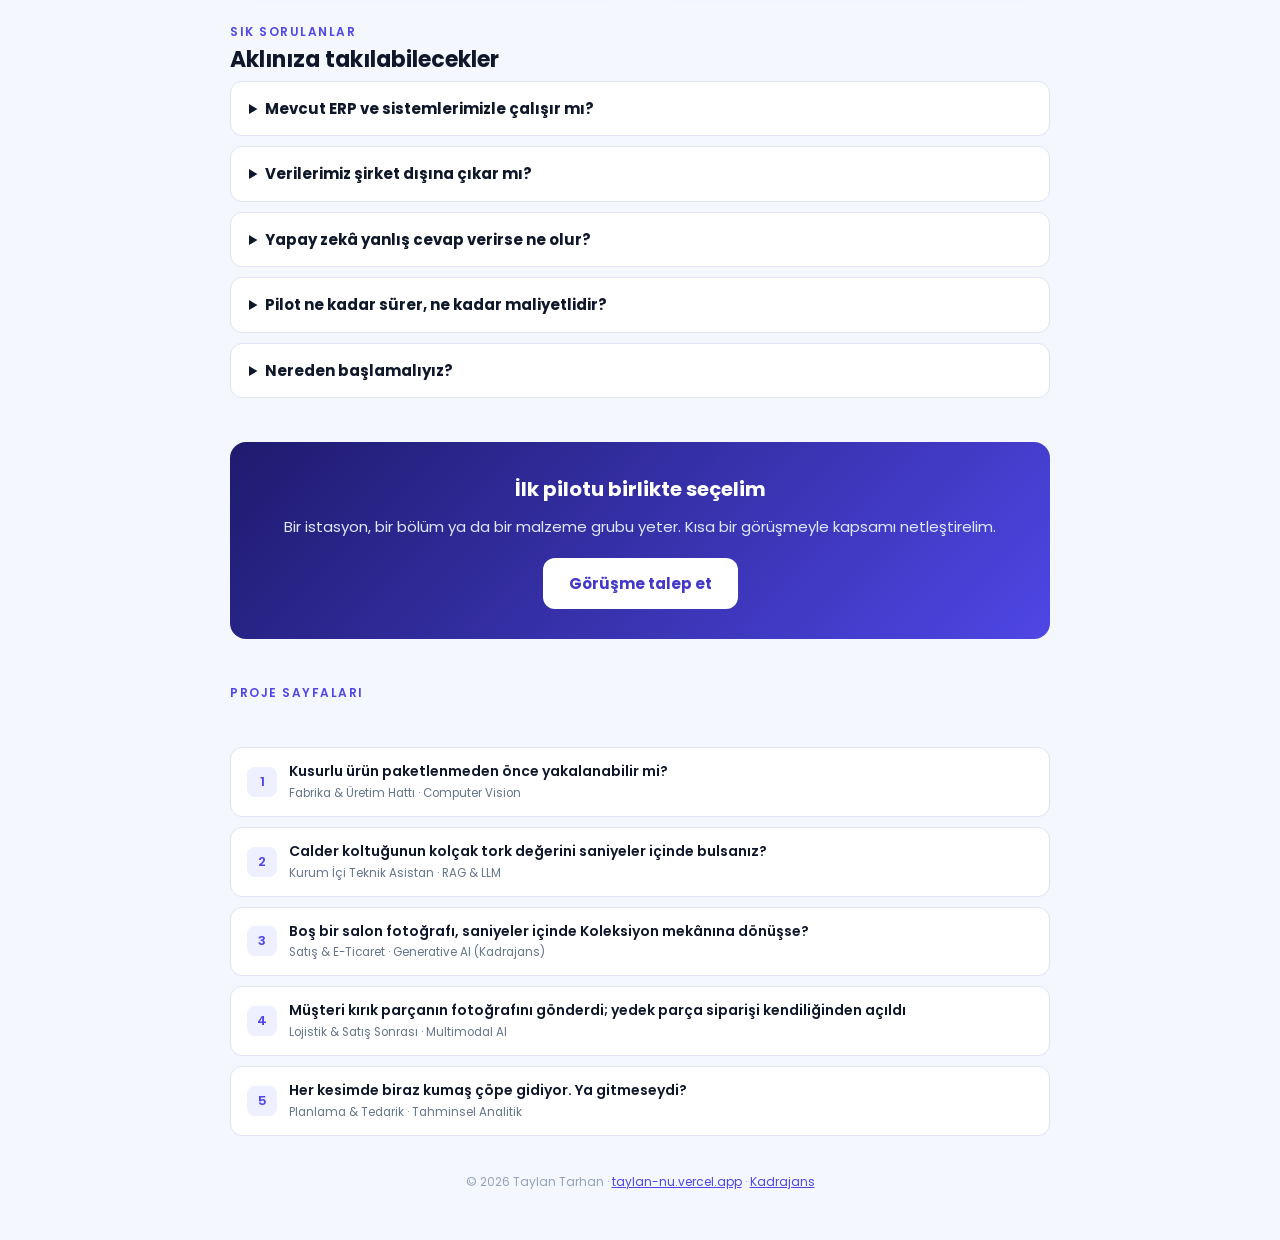
==== commit ee8c8f4c: "Koleksiyon sayfalarında logoyu gömülü yap ve base etiketi ekle Co-Authored-By: Claude Sonnet 5.5 <no" ====
--- a/koleksiyon/index.html
+++ b/koleksiyon/index.html
@@ -1,5 +1,5 @@
 <!DOCTYPE html>
-<html lang="tr"><head><meta charset="utf-8"><meta name="viewport" content="width=device-width,initial-scale=1">
+<html lang="tr"><head><meta charset="utf-8"><base href="/koleksiyon/"><meta name="viewport" content="width=device-width,initial-scale=1">
 <title>Koleksiyon için Yapay Zekâ: Nasıl Çalışır? — Taylan Tarhan</title>
 <meta name="description" content="Koleksiyon Mobilya’nın Tekirdağ fabrikası ve satış ağı için 5 somut yapay zekâ projesi: mimari, yol haritası, güvenlik ve ölçüm.">
 <link rel="icon" type="image/png" href="favicon.png"><link rel="apple-touch-icon" href="apple-touch-icon.png"><link href="https://fonts.googleapis.com/css2?family=Poppins:wght@400;500;600;700;800&display=swap" rel="stylesheet">
@@ -73,8 +73,8 @@
 .stat{display:grid;gap:10px;grid-template-columns:repeat(3,1fr);margin-top:22px}@media(max-width:700px){.stat{grid-template-columns:1fr}}
 .stat div{background:rgba(255,255,255,.12);border:1px solid rgba(255,255,255,.25);border-radius:14px;padding:14px 16px;font-size:13px;color:#e0e7ff}.stat b{display:block;color:#fff;font-size:15px}
 </style></head><body>
-<div class="top"><div class="wrap"><div class="brand"><a href="index.html"><img src="koleksiyon-isaret.png" alt="Koleksiyon"></a><span class="sep"></span><span>Yapay Zeka Uzmanı <em>Taylan Tarhan</em></span></div><div class="crumb">Koleksiyon Mobilya için · Genel bakış</div></div></div>
-<div class="hero"><div class="wrap"><div class="hl"><img src="koleksiyon-isaret-beyaz.png" alt="Koleksiyon"><span>için hazırlanmıştır</span></div><span class="badge">Koleksiyon × Yapay Zekâ</span><h1>50 yıllık tasarım mirası, bugünün sahadaki verisiyle buluşuyor</h1><p class="lead">Tekirdağ Süleymanpaşa’daki entegre fabrikadan global satış ağına kadar uzanan operasyonda, doğrudan uygulanabilir 5 yapay zekâ projesi. Bu sayfa her birinin nasıl çalışacağını, nasıl başlayacağımızı ve sonucu nasıl ölçeceğimizi anlatır.</p>
+<div class="top"><div class="wrap"><div class="brand"><a href="index.html"><img src="[data-uri]" alt="Koleksiyon"></a><span class="sep"></span><span>Yapay Zeka Uzmanı <em>Taylan Tarhan</em></span></div><div class="crumb">Koleksiyon Mobilya için · Genel bakış</div></div></div>
+<div class="hero"><div class="wrap"><div class="hl"><img src="[data-uri]" alt="Koleksiyon"><span>için hazırlanmıştır</span></div><span class="badge">Koleksiyon × Yapay Zekâ</span><h1>50 yıllık tasarım mirası, bugünün sahadaki verisiyle buluşuyor</h1><p class="lead">Tekirdağ Süleymanpaşa’daki entegre fabrikadan global satış ağına kadar uzanan operasyonda, doğrudan uygulanabilir 5 yapay zekâ projesi. Bu sayfa her birinin nasıl çalışacağını, nasıl başlayacağımızı ve sonucu nasıl ölçeceğimizi anlatır.</p>
 <div class="stat"><div><b>5 proje</b>Üretim, bilgi, satış, satış sonrası, planlama</div><div><b>Tek omurga</b>Ortak veri ve güvenlik katmanı</div><div><b>Küçük başla</b>Pilotta ölç, sonra ölçekle</div></div></div></div>
 <div class="wrap">
 <div class="eyebrow">Büyük resim</div><h2>Her şey tek bir platformda birleşir</h2>
